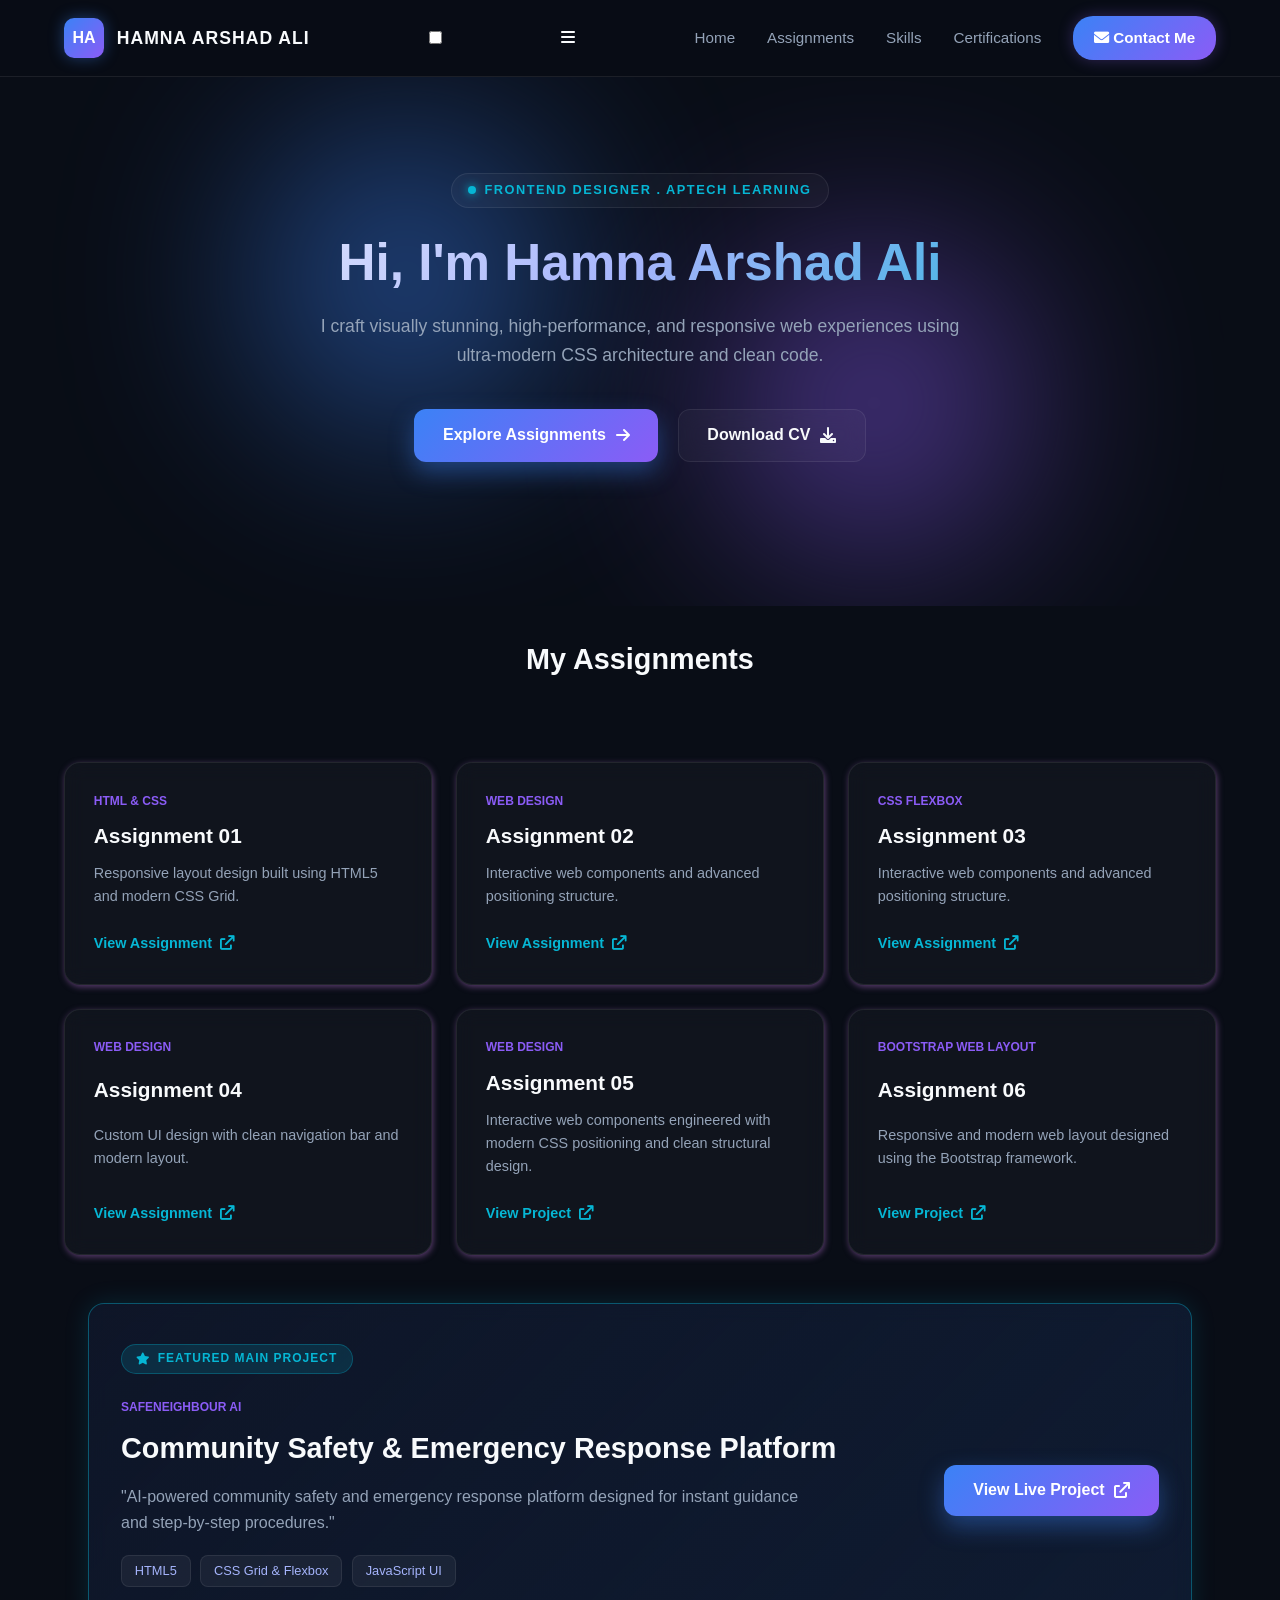
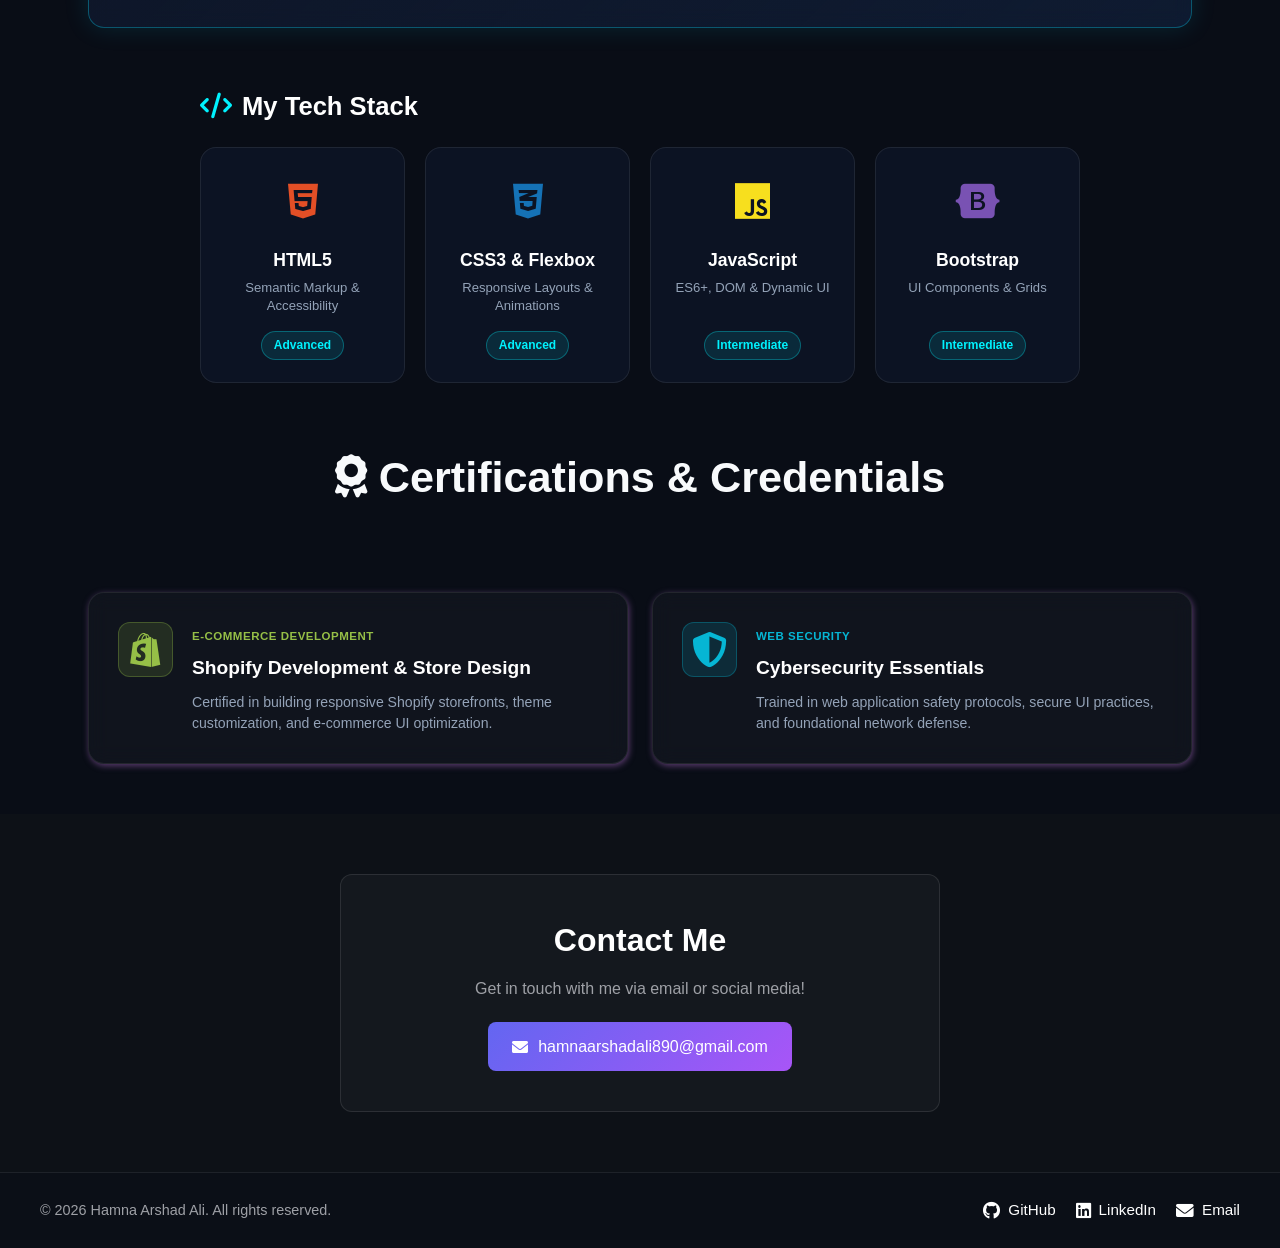
==== index.html @ fe61a27e "Add files via upload" ====
<!DOCTYPE html>
<html lang="en">
<head>
  <meta charset="UTF-8">
  <meta name="viewport" content="width=device-width, initial-scale=1.0">
  <title>Hamna Arshad Ali - Portfolio Portal</title>
  <link rel="stylesheet" href="styleportal.css">
  <link rel="stylesheet" href="https://cdnjs.cloudflare.com/ajax/libs/font-awesome/6.0.0/css/all.min.css">
</head>
<body>

  <header class="main-header">
    <div class="header-container">
      <a href="#" class="logo">
        <div class="logo-badge">HA</div>
        <span class="logo-text">HAMNA ARSHAD ALI</span>
      </a>

      <input type="checkbox" id="nav-toggle" class="nav-toggle">
<label for="nav-toggle" class="nav-toggle-label">
  <i class="fa-solid fa-bars"></i>
</label>
      
      <nav class="nav-links">
        <a href="#home">Home</a>
        <a href="#assignments">Assignments</a>
        <a href="#skills">Skills</a>
        <a href="#certifications">Certifications</a>
        <a href="mailto:hamnaarshadali890@gmail.com" class="nav-cta">
        <i class="fa-solid fa-envelope"></i> Contact Me
        </a>   
      </nav>
    </div>
  </header>

  <section id="home" class="hero-banner">
    <div class="glow-orb glow-1"></div>
    <div class="glow-orb glow-2"></div>

    <div class="hero-container">
      <div class="hero-content">
        <div class="badge-tag">
          <span class="pulse-dot"></span> FRONTEND DESIGNER . APTECH LEARNING
        </div>
        
        <h1 class="gradient-text">Hi, I'm Hamna Arshad Ali</h1>
        
        <p class="hero-description">
          I craft visually stunning, high-performance, and responsive web experiences using ultra-modern CSS architecture and clean code.
        </p>
      
        
        <div class="hero-btns">
          <a href="#assignments" class="btn btn-primary">
            Explore Assignments <i class="fa-solid fa-arrow-right"></i>
          </a>
          <a href="project cv.pdf" download class="btn btn-glass">
            Download CV <i class="fa-solid fa-download"></i>
          </a>
        </div>
      </div>
    </div>
  </section>

  <main class="container">
    
    <section class="assignments-section" id="assignments">
      <h2 class="section-title">My Assignments</h2>
      
      <div class="projects-grid">
        <div class="glass-card project-card">
          <div class="project-tag">HTML & CSS</div>
          <h4>Assignment 01</h4>
          <p>Responsive layout design built using HTML5 and modern CSS Grid.</p>
          <a href="assignment1.html" target="_blank" class="project-link">
            View Assignment <i class="fa-solid fa-arrow-up-right-from-square"></i>
          </a>
        </div>

        <div class="glass-card project-card">
          <div class="project-tag">Web Design</div>
          <h4>Assignment 02</h4>
          <p>Interactive web components and advanced positioning structure.</p>
          <a href="Gallery.html" target="_blank" class="project-link">
            View Assignment <i class="fa-solid fa-arrow-up-right-from-square"></i>
          </a>
        </div>
         <div class="glass-card project-card">
          <div class="project-tag">CSS Flexbox</div>
          <h4>Assignment 03</h4>
          <p>Interactive web components and advanced positioning structure.</p>
          <a href="Scents by NA.html" target="_blank" class="project-link">
            View Assignment <i class="fa-solid fa-arrow-up-right-from-square"></i>
          </a>
        </div>

        <div class="glass-card project-card">
          <div class="project-tag">Web Design</div>
          <h4>Assignment 04</h4>
          <p>Custom UI design with clean navigation bar and modern layout.</p>
          <a href="Aura Scents.html" target="_blank" class="project-link">
            View Assignment <i class="fa-solid fa-arrow-up-right-from-square"></i>
          </a>
        </div>
         <div class="glass-card project-card">
          <div class="project-tag">Web Design</div>
          <h4>Assignment 05</h4>
          <p>Interactive web components engineered with modern CSS positioning and clean structural design.</p>
          <a href="prompt.html" target="_blank" class="project-link">
            View Project<i class="fa-solid fa-arrow-up-right-from-square"></i>
          </a>
        </div>
         <div class="glass-card project-card">
          <div class="project-tag">Bootstrap Web Layout</div>
          <h4>Assignment 06</h4>
          <p>Responsive and modern web layout designed using the Bootstrap framework.</p>
          <a href="bootstrap.html" target="_blank" class="project-link">
            View Project<i class="fa-solid fa-arrow-up-right-from-square"></i>
          </a>
        </div>
      </div>
      <!-- Featured Project Section (Full Width) -->
<section class="featured-project-section container">
  <div class="glass-card featured-project-card">
    <div class="featured-badge">
      <i class="fa-solid fa-star"></i> Featured Main Project
    </div>
    
    <div class="featured-content">
      <div class="project-info">
        <span class="project-tag">SafeNeighbour AI</span>
        <h3>Community Safety & Emergency Response Platform</h3>
        <p>"AI-powered community safety and emergency response platform designed for instant guidance and step-by-step procedures."</p>
        
        <div class="project-tech-tags">
          <span>HTML5</span>
          <span>CSS Grid & Flexbox</span>
          <span>JavaScript UI</span>
        </div>
      </div>

      <div class="project-action">
        <a href="index1.html" target="_blank" class="btn btn-primary project-btn">
          View Live Project <i class="fa-solid fa-arrow-up-right-from-square"></i>
        </a>
      </div>
    </div>
  </div>
</section>
    </section>



   <section class="skills-section" id="skills">
  <div class="skills-header">
    <h2><i class="fa-solid fa-code"></i> My Tech Stack</h2>
  </div>

  <div class="skills-card-grid">
    <!-- HTML5 Card -->
    <div class="tech-card html-card">
      <div class="tech-icon">
        <i class="fa-brands fa-html5"></i>
      </div>
      <div class="tech-details">
        <h3>HTML5</h3>
        <p>Semantic Markup & Accessibility</p>
      </div>
      <span class="skill-badge">Advanced</span>
    </div>

    <!-- CSS3 Card -->
    <div class="tech-card css-card">
      <div class="tech-icon">
        <i class="fa-brands fa-css3-alt"></i>
      </div>
      <div class="tech-details">
        <h3>CSS3 & Flexbox</h3>
        <p>Responsive Layouts & Animations</p>
      </div>
      <span class="skill-badge">Advanced</span>
    </div>

    <!-- JavaScript Card -->
    <div class="tech-card js-card">
      <div class="tech-icon">
        <i class="fa-brands fa-js"></i>
      </div>
      <div class="tech-details">
        <h3>JavaScript</h3>
        <p>ES6+, DOM & Dynamic UI</p>
      </div>
      <span class="skill-badge">Intermediate</span>
    </div>

    <!-- Bootstrap Card -->
    <div class="tech-card bs-card">
      <div class="tech-icon">
        <i class="fa-brands fa-bootstrap"></i>
      </div>
      <div class="tech-details">
        <h3>Bootstrap</h3>
        <p>UI Components & Grids</p>
      </div>
      <span class="skill-badge">Intermediate</span>
    </div>
  </div>
</section>

  <!-- 2. Certifications Section (Yahan Paste Karein) -->
  <section class="certifications-section container" id="certifications">
    <div class="section-title">
      <h2><i class="fa-solid fa-award"></i> Certifications & Credentials</h2>
    </div>

    <div class="cert-grid">
      <!-- Shopify Certification Card -->
      <div class="cert-card glass-card">
        <div class="cert-icon shopify-icon">
          <i class="fa-brands fa-shopify"></i>
        </div>
        <div class="cert-info">
          <span class="cert-badge">E-Commerce Development</span>
          <h3>Shopify Development & Store Design</h3>
          <p>Certified in building responsive Shopify storefronts, theme customization, and e-commerce UI optimization.</p>
        </div>
      </div>

      <!-- Cybersecurity Certification Card -->
      <div class="cert-card glass-card">
        <div class="cert-icon security-icon">
          <i class="fa-solid fa-shield"></i>
        </div>
        <div class="cert-info">
          <span class="cert-badge security-badge">Web Security</span>
          <h3>Cybersecurity Essentials</h3>
          <p>Trained in web application safety protocols, secure UI practices, and foundational network defense.</p>
        </div>
      </div>
    </div>
  </section>


  </main>
  <!--   CONTACT SECTION  -->

<section id="contact" class="contact-section">
  <div class="contact-card">
    <h2>Contact Me</h2>
    <p>Get in touch with me via email or social media!</p>
    <a href="mailto:hamnaarshadali890@gmail.com" class="contact-email-btn">
      <i class="fa-solid fa-envelope"></i> hamnaarshadali890@gmail.com
    </a>
  </div>
</section>

  <!--  Footer -->
<footer class="site-footer">
  <div class="footer-container">
    <p class="copyright-text">&copy; 2026 Hamna Arshad Ali. All rights reserved.</p>
    
    <div class="footer-social-links">
      <!-- GitHub Link -->
      <a href="https://github.com/hamnaarshadali890-source" target="_blank" rel="noopener noreferrer" class="footer-link" aria-label="GitHub">
        <i class="fa-brands fa-github"></i>
        <span>GitHub</span>
      </a>

      <!-- LinkedIn Link -->
      <a href="https://linkedin.com" target="_blank" rel="noopener noreferrer" class="footer-link" aria-label="LinkedIn">
        <i class="fa-brands fa-linkedin"></i>
        <span>LinkedIn</span>
      </a>

      <!-- Email Link -->
      <a href="mailto:hamnaarshadali890@gmail.com" class="footer-link" aria-label="Email">
        <i class="fa-solid fa-envelope"></i>
        <span>Email</span>
      </a>
    </div>
  </div>
</footer>

</body>
</html>
---- styleportal.css ----
/* ================= Root Variables ================= */
:root {
  --bg-dark: #090d16;
  --card-bg: rgba(255, 255, 255, 0.03);
  --glass-border: rgba(255, 255, 255, 0.08);
  --primary-accent: #3b82f6;
  --purple-accent: #8b5cf6;
  --cyan-accent: #06b6d4;
  --text-main: #f8fafc;
  --text-sub: #94a3b8;
}

* {
  margin: 0;
  padding: 0;
  box-sizing: border-box;
}
html{
  scroll-behavior: smooth;
}

body {
  font-family: 'Segoe UI', -apple-system, BlinkMacSystemFont, Roboto, sans-serif;
  background-color: var(--bg-dark);
  color: var(--text-main);
  overflow-x: hidden;
  line-height: 1.6;
}

a {
  text-decoration: none;
}

/* ================= Header ================= */
.main-header {
  background: rgba(9, 13, 22, 0.7);
  backdrop-filter: blur(16px);
  -webkit-backdrop-filter: blur(16px);
  border-bottom: 1px solid var(--glass-border);
  position: sticky;
  top: 0;
  z-index: 1000;
  padding: 1rem 0;
}

.header-container {
  max-width: 1200px;
  margin: 0 auto;
  padding: 0 1.5rem;
  display: flex;
  justify-content: space-between;
  align-items: center;
}

.logo {
  display: flex;
  align-items: center;
  gap: 0.8rem;
}

.logo-badge {
  width: 40px;
  height: 40px;
  border-radius: 10px;
  background: linear-gradient(135deg, var(--primary-accent), var(--purple-accent));
  display: flex;
  align-items: center;
  justify-content: center;
  font-weight: 800;
  color: #fff;
  box-shadow: 0 0 15px rgba(59, 130, 246, 0.4);
}

.logo-text {
  font-size: 1.1rem;
  font-weight: 700;
  letter-spacing: 1px;
  color: var(--text-main);
}

.nav-links {
  display: flex;
  gap: 2rem;
  align-items: center;
}

.nav-links a {
  color: var(--text-sub);
  font-size: 0.95rem;
  transition: color 0.3s ease;
}

.nav-links a:hover {
  color: var(--cyan-accent);
}

.nav-links a.nav-cta {
  background: linear-gradient(135deg, var(--primary-accent), var(--purple-accent));
  color: #fff;
  padding: 0.6rem 1.3rem;
  border-radius: 20px;
  font-weight: 600;
  box-shadow: 0 0 15px rgba(139, 92, 246, 0.3);
  transition: transform 0.3s ease;
}

.nav-links a.nav-cta:hover {
  transform: translateY(-2px);
}

/* ================= Hero Section ================= */
.hero-banner {
  position: relative;
  padding: 6rem 1.5rem 4rem;
  text-align: center;
  overflow: hidden;
}

.glow-orb {
  position: absolute;
  width: 300px;
  height: 300px;
  border-radius: 50%;
  filter: blur(100px);
  z-index: -1;
  opacity: 0.5;
}

.glow-1 {
  top: 10%;
  left: 20%;
  background: var(--primary-accent);
}

.glow-2 {
  bottom: 10%;
  right: 20%;
  background: var(--purple-accent);
}

.badge-tag {
  display: inline-flex;
  align-items: center;
  gap: 0.5rem;
  padding: 0.4rem 1rem;
  border-radius: 30px;
  background: var(--card-bg);
  border: 1px solid var(--glass-border);
  font-size: 0.8rem;
  font-weight: 600;
  color: var(--cyan-accent);
  letter-spacing: 1.5px;
  margin-bottom: 1.5rem;
}

.pulse-dot {
  width: 8px;
  height: 8px;
  border-radius: 50%;
  background-color: var(--cyan-accent);
  box-shadow: 0 0 10px var(--cyan-accent);
}

.gradient-text {
  font-size: 3.2rem;
  font-weight: 800;
  background: linear-gradient(135deg, #ffffff 0%, #a5b4fc 50%, var(--cyan-accent) 100%);
  -webkit-background-clip: text;
  background-clip: text;
  -webkit-text-fill-color: transparent;
  margin-bottom: 1.2rem;
  line-height: 1.2;
}

.hero-description {
  max-width: 650px;
  margin: 0 auto 2.5rem;
  font-size: 1.1rem;
  color: var(--text-sub);
}

.hero-btns {
  display: flex;
  gap: 1.2rem;
  justify-content: center;
}

.btn {
  padding: 0.8rem 1.8rem;
  border-radius: 12px;
  font-weight: 600;
  font-size: 1rem;
  display: inline-flex;
  align-items: center;
  gap: 0.6rem;
  transition: all 0.3s ease;
  cursor: pointer;
  margin-bottom: 80px;
}

.btn-primary {
  background: linear-gradient(135deg, var(--primary-accent), var(--purple-accent));
  color: #fff;
  box-shadow: 0 10px 25px rgba(59, 130, 246, 0.4);
}

.btn-primary:hover {
  transform: translateY(-3px);
  box-shadow: 0 15px 35px rgba(59, 130, 246, 0.6);
}

.btn-glass {
  background: var(--card-bg);
  border: 1px solid var(--glass-border);
  color: var(--text-main);
  backdrop-filter: blur(10px);
}

.btn-glass:hover {
  background: rgba(255, 255, 255, 0.08);
  border-color: rgba(255, 255, 255, 0.2);
}

/* ================= Main Container ================= */
.container {
  max-width: 1200px;
  margin: 0 auto;
  padding: 0 1.5rem;
}

.glass-card {
  background: var(--card-bg);
  border: 1px solid var(--glass-border);
  border-radius: 16px;
  box-shadow: 1px 2px 6px rgb(89, 59, 109);
  padding: 1.8rem;
  backdrop-filter: blur(10px);
  transition: transform 0.3s ease, border-color 0.3s ease;
}

.glass-card:hover {
  transform: translateY(-4px);
  border-color: rgba(255, 255, 255, 0.2);
}

/* ================= 1. Top Section: Assignments ================= */
.assignments-section {
  margin-bottom: 3rem;
}

.section-title {
  font-size: 1.8rem;
  margin-bottom: 1.5rem;
  color: var(--text-main);
  text-align: center;
  margin-bottom: 80px;
  margin-top: 30px;
}

.projects-grid {
  display: grid;
  grid-template-columns: repeat(3, 1fr); /* Exactly 3 cards in top row */
  gap: 1.5rem;
}

.project-card {
  display: flex;
  flex-direction: column;
  justify-content: space-between;
}

.project-tag {
  font-size: 0.75rem;
  font-weight: 700;
  text-transform: uppercase;
  color: var(--purple-accent);
  margin-bottom: 0.5rem;
}

.project-card h4 {
  font-size: 1.3rem;
  color: var(--text-main);
  margin-bottom: 0.6rem;
}

.project-card p {
  font-size: 0.9rem;
  color: var(--text-sub);
  margin-bottom: 1.5rem;
}

.project-link {
  color: var(--cyan-accent);
  font-weight: 600;
  font-size: 0.9rem;
  display: inline-flex;
  align-items: center;
  gap: 0.5rem;
}


/* ================= Featured Main Project ================= */
.featured-project-section {
  margin: 3rem auto;
  width: 100%;
}

.featured-project-card {
  position: relative;
  background: linear-gradient(135deg, rgba(15, 23, 42, 0.9), rgba(59, 130, 246, 0.12));
  border: 1px solid rgba(6, 182, 212, 0.4);
  box-shadow: 0 0 25px rgba(6, 182, 212, 0.15);
  padding: 2.5rem 2rem;
  overflow: hidden;
}

.featured-badge {
  display: inline-flex;
  align-items: center;
  gap: 0.4rem;
  background: rgba(6, 182, 212, 0.15);
  color: var(--cyan-accent);
  border: 1px solid rgba(6, 182, 212, 0.3);
  padding: 0.3rem 0.9rem;
  border-radius: 20px;
  font-size: 0.75rem;
  font-weight: 700;
  text-transform: uppercase;
  letter-spacing: 1px;
  margin-bottom: 1.2rem;
}

.featured-content {
  display: flex;
  justify-content: space-between;
  align-items: center;
  gap: 2rem;
}

.project-info h3 {
  font-size: 1.8rem;
  color: var(--text-main);
  margin: 0.4rem 0 0.8rem 0;
}

.project-info p {
  color: var(--text-sub);
  font-size: 1rem;
  max-width: 700px;
  margin-bottom: 1.2rem;
}

.project-tech-tags {
  display: flex;
  gap: 0.6rem;
  flex-wrap: wrap;
}

.project-tech-tags span {
  background: rgba(255, 255, 255, 0.05);
  border: 1px solid var(--glass-border);
  color: #a5b4fc;
  padding: 0.3rem 0.8rem;
  border-radius: 8px;
  font-size: 0.8rem;
  font-weight: 500;
}

.project-btn {
  margin-bottom: 0 !important;
  white-space: nowrap;
}

/* Mobile Responsiveness */
@media (max-width: 768px) {
  .featured-content {
    flex-direction: column;
    align-items: flex-start;
  }
  
  .project-btn {
    width: 100%;
  }
}

/* ================= 2. Bottom Section: Skills (Left) & CV (Right) ================= */
.bottom-grid {
  display: grid;
  grid-template-columns: 1fr 1fr; /* 2 Equal Columns at bottom */
  gap: 1.5rem;
  margin-bottom: 5rem;
}

.card-title {
  font-size: 1.2rem;
  color: var(--text-main);
  margin-bottom: 1.2rem;
  display: flex;
  align-items: center;
  gap: 0.6rem;
}

.card-title i {
  color: var(--cyan-accent);
}

/* Skills Box */
/* Skills Container */
.skills-section {
  width: 100%;
  max-width: 900px;
  margin: 30px auto;
  padding: 10px;
}

.skills-header h2 {
  color: #ffffff;
  font-size: 1.6rem;
  margin-bottom: 20px;
  display: flex;
  align-items: center;
  gap: 10px;
}

.skills-header h2 i {
  color: #00f2fe;
}

/* Modern Card Grid Layout */
.skills-card-grid {
  display: grid;
  grid-template-columns: repeat(auto-fit, minmax(200px, 1fr));
  gap: 20px;
}

/* Individual Tech Card Style */
.tech-card {
  position: relative;
  background: rgba(15, 23, 42, 0.7);
  border: 1px solid rgba(255, 255, 255, 0.08);
  border-radius: 16px;
  padding: 22px 18px;
  display: flex;
  flex-direction: column;
  align-items: center;
  text-align: center;
  backdrop-filter: blur(10px);
  transition: all 0.35s ease;
  overflow: hidden;
}

/* Subtle Glowing Background Effect on Hover */
.tech-card::before {
  content: '';
  position: absolute;
  top: 0;
  left: 0;
  width: 100%;
  height: 100%;
  background: radial-gradient(circle at center, rgba(0, 242, 254, 0.12), transparent 70%);
  opacity: 0;
  transition: opacity 0.35s ease;
}

.tech-card:hover::before {
  opacity: 1;
}

.tech-card:hover {
  transform: translateY(-6px);
  border-color: rgba(0, 242, 254, 0.4);
  box-shadow: 0 10px 25px rgba(0, 0, 0, 0.4), 0 0 15px rgba(0, 242, 254, 0.2);
}

/* Icon Styles */
.tech-icon {
  font-size: 2.5rem;
  margin-bottom: 12px;
  transition: transform 0.3s ease;
}

.tech-card:hover .tech-icon {
  transform: scale(1.15);
}

/* Custom Colors for Icons */
.html-card .tech-icon { color: #e34f26; }
.css-card .tech-icon { color: #1572b6; }
.js-card .tech-icon { color: #f7df1e; }
.bs-card .tech-icon { color: #7952b3; }

/* Text Styling */
.tech-details h3 {
  color: #ffffff;
  font-size: 1.1rem;
  margin-bottom: 5px;
}

.tech-details p {
  color: #94a3b8;
  font-size: 0.82rem;
  line-height: 1.4;
  margin-bottom: 15px;
}

/* Level Badge */
.skill-badge {
  display: inline-block;
  padding: 4px 12px;
  background: rgba(0, 242, 254, 0.1);
  color: #00f2fe;
  border: 1px solid rgba(0, 242, 254, 0.3);
  border-radius: 20px;
  font-size: 0.75rem;
  font-weight: 600;
  margin-top: auto;
}




/* ================= Certifications Section ================= */
.certifications-section {
  margin: 50px auto;
}

.cert-grid {
  display: grid;
  grid-template-columns: repeat(2, 1fr);
  gap: 1.5rem;
}

.cert-card {
  display: flex;
  align-items: flex-start;
  gap: 1.2rem;
  padding: 1.8rem;
  position: relative;
  overflow: hidden;
}

.cert-icon {
  font-size: 2.2rem;
  min-width: 55px;
  height: 55px;
  border-radius: 12px;
  display: flex;
  align-items: center;
  justify-content: center;
}

/* Shopify Card Styling */
.shopify-icon {
  background: rgba(150, 191, 71, 0.15);
  color: #96bf47;
  border: 1px solid rgba(150, 191, 71, 0.3);
}

/* Cyber Security Card Styling */
.security-icon {
  background: rgba(6, 182, 212, 0.15);
  color: var(--cyan-accent);
  border: 1px solid rgba(6, 182, 212, 0.3);
}

.cert-info h3 {
  font-size: 1.2rem;
  color: #ffffff;
  margin: 6px 0 8px 0;
}

.cert-info p {
  font-size: 0.88rem;
  color: var(--text-sub);
  line-height: 1.5;
}

.cert-badge {
  display: inline-block;
  font-size: 0.72rem;
  font-weight: 700;
  text-transform: uppercase;
  color: #96bf47;
  letter-spacing: 0.5px;
}

.security-badge {
  color: var(--cyan-accent);
}

/* Responsive Scaling for Certificates */
@media (max-width: 768px) {
  .cert-grid {
    grid-template-columns: 1fr;
  }
  
  .cert-card {
    flex-direction: column;
  }
}



/* ================= Footer ================= */
.main-footer {
  background: rgba(9, 13, 22, 0.9);
  border-top: 1px solid var(--glass-border);
  padding: 2rem 0;
  color: var(--text-sub);
}

.footer-content {
  display: flex;
  justify-content: space-between;
  align-items: center;
  font-size: 0.9rem;
}

.footer-socials {
  display: flex;
  gap: 1.2rem;
}

.footer-socials a {
  color: var(--text-sub);
  font-size: 1.2rem;
}

/* ================= Responsive Layout ================= */
@media (max-width: 900px) {
  .projects-grid {
    grid-template-columns: 1fr; /* Stack assignments on smaller screens */
  }

  .bottom-grid {
    grid-template-columns: 1fr; /* Stack skills & CV on smaller screens */
  }

  .gradient-text {
    font-size: 2.3rem;
  }
}


/* Contact Section Styling */
.contact-section {
  padding: 60px 20px;
  text-align: center;
  background-color: #0d1117;
}

.contact-card {
  max-width: 600px;
  margin: 0 auto;
  background: rgba(255, 255, 255, 0.03);
  border: 1px solid rgba(255, 255, 255, 0.1);
  border-radius: 12px;
  padding: 40px 20px;
}

.contact-card h2 {
  font-size: 2rem;
  color: #ffffff;
  margin-bottom: 10px;
}

.contact-card p {
  color: #9ea0a6;
  font-size: 1rem;
  margin-bottom: 20px;
}

.contact-email-btn {
  color: #ffffff;
  text-decoration: none;
  font-size: 1rem;
  font-weight: 500;
  background: linear-gradient(135deg, #6366f1, #a855f7);
  padding: 12px 24px;
  border-radius: 8px;
  display: inline-flex;
  align-items: center;
  gap: 10px;
  transition: opacity 0.3s ease;
}

.contact-email-btn:hover {
  opacity: 0.9;
}

/*  Footer Styling */
.site-footer {
  background-color: #0b0f17;
  border-top: 1px solid rgba(255, 255, 255, 0.08);
  padding: 25px 20px;
  width: 100%;
}

.footer-container {
  max-width: 1200px;
  margin: 0 auto;
  display: flex;
  justify-content: space-between;
  align-items: center;
  flex-wrap: wrap;
  gap: 15px;
}

.copyright-text {
  color: #9ea0a6;
  font-size: 0.9rem;
  margin: 0;
}

.footer-social-links {
  display: flex;
  align-items: center;
  gap: 20px;
  flex-wrap: wrap;
}

.footer-link {
  color: #ffffff;
  text-decoration: none;
  font-size: 0.95rem;
  display: inline-flex;
  align-items: center;
  gap: 8px;
  transition: color 0.3s ease, transform 0.2s ease;
}

.footer-link i {
  font-size: 1.1rem;
}

.footer-link:hover {
  color: #a855f7;
  transform: translateY(-2px);
}

/* Mobile Responsiveness */
@media (max-width: 600px) {
  .footer-container {
    flex-direction: column-reverse;
    text-align: center;
    justify-content: center;
  }

  .footer-social-links {
    justify-content: center;
    gap: 18px;
  }
}
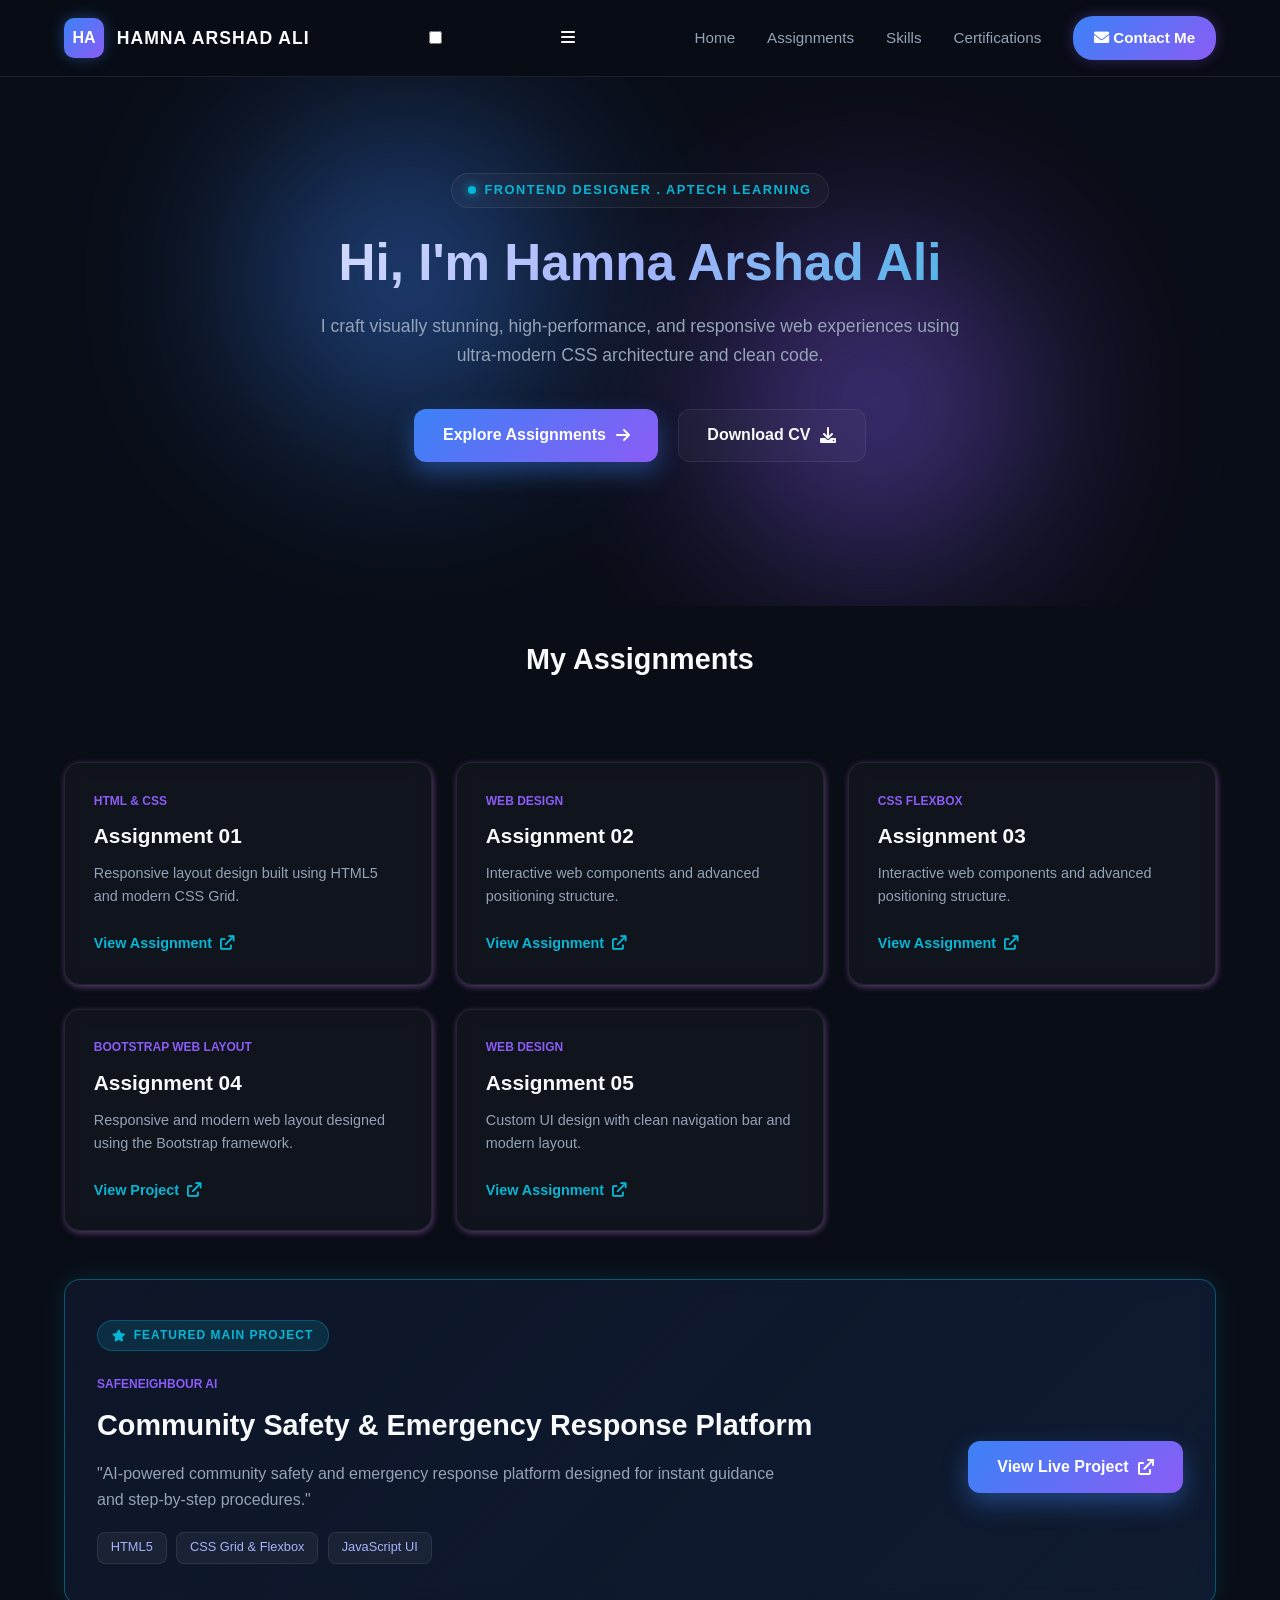
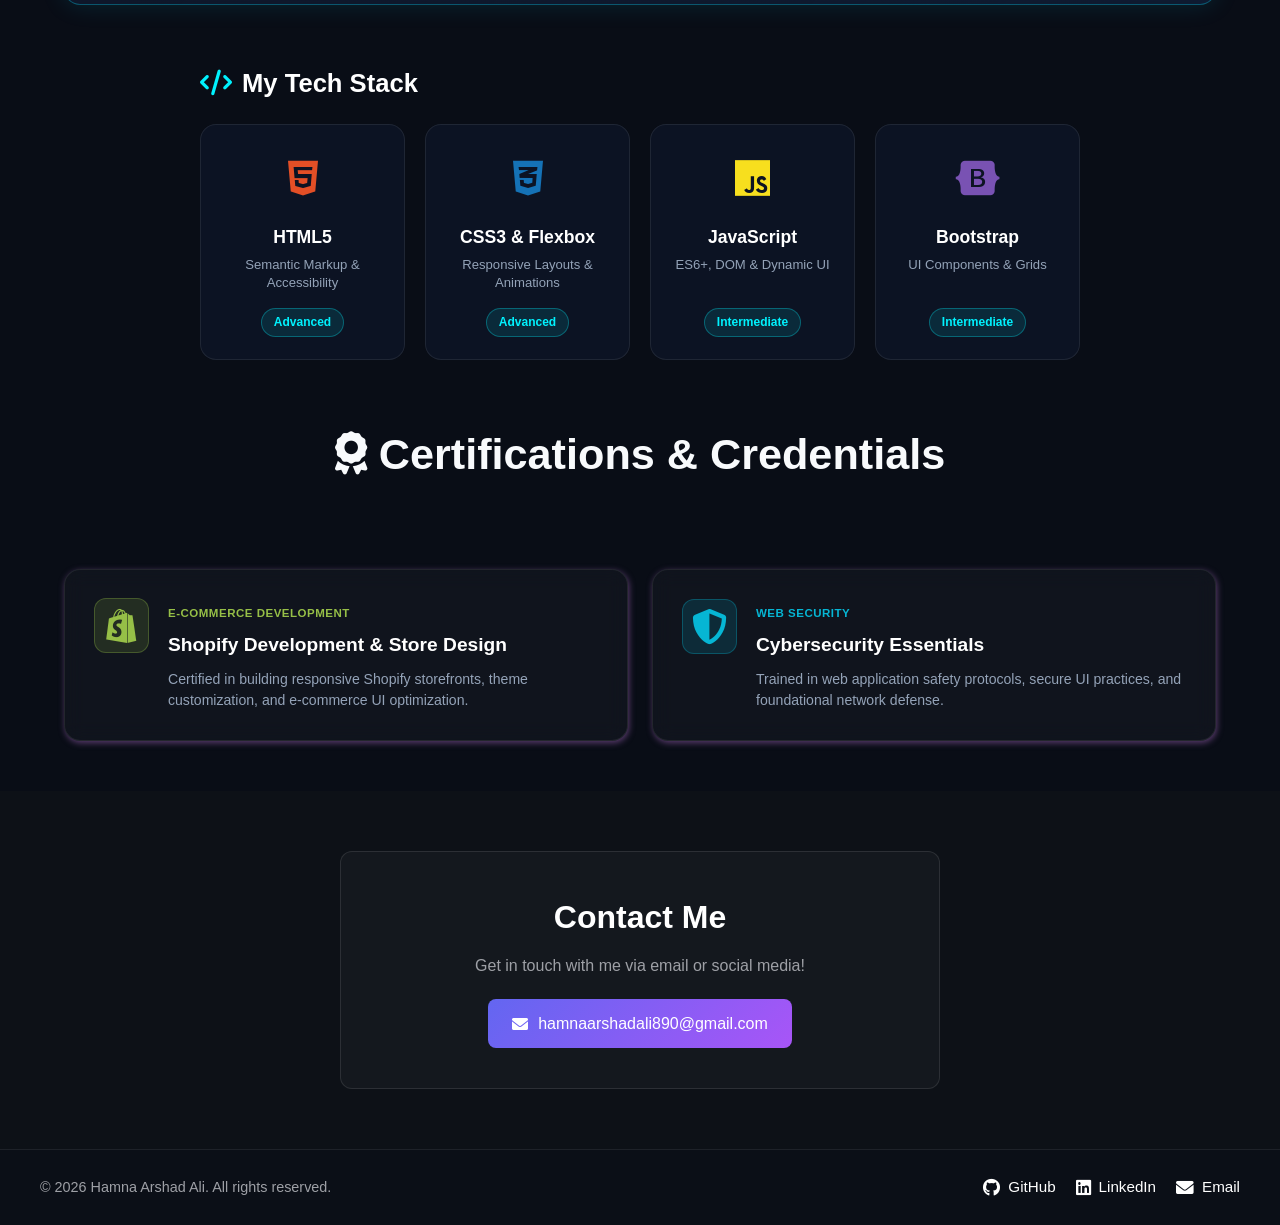
==== commit a2c7457a: "Add files via upload" ====
--- a/index.html
+++ b/index.html
@@ -8,18 +8,36 @@
   <link rel="stylesheet" href="https://cdnjs.cloudflare.com/ajax/libs/font-awesome/6.0.0/css/all.min.css">
 </head>
 <body>
-
-  <header class="main-header">
+    <header class="main-header">
+  <div class="header-container">
+    <a href="#" class="logo">
+      <div class="logo-badge">HA</div>
+      <span class="logo-text">HAMNA ARSHAD ALI</span>
+    </a>
+
+    <!-- Mobile Menu Toggle Elements -->
+    <input type="checkbox" id="nav-toggle" class="nav-toggle">
+    <label for="nav-toggle" class="nav-toggle-label">
+      <i class="fa-solid fa-bars"></i>
+    </label>
+
+    <nav class="nav-links">
+      <a href="#home">Home</a>
+      <a href="#assignments">Assignments</a>
+      <a href="#skills">Skills</a>
+      <a href="#certifications">Certifications</a>
+      <a href="mailto:hamnaarshadali890@gmail.com" class="nav-cta">
+        <i class="fa-solid fa-envelope"></i> Contact Me
+      </a>   
+    </nav>
+  </div>
+</header>
+  <!-- <header class="main-header">
     <div class="header-container">
       <a href="#" class="logo">
         <div class="logo-badge">HA</div>
         <span class="logo-text">HAMNA ARSHAD ALI</span>
       </a>
-
-      <input type="checkbox" id="nav-toggle" class="nav-toggle">
-<label for="nav-toggle" class="nav-toggle-label">
-  <i class="fa-solid fa-bars"></i>
-</label>
       
       <nav class="nav-links">
         <a href="#home">Home</a>
@@ -27,11 +45,11 @@
         <a href="#skills">Skills</a>
         <a href="#certifications">Certifications</a>
         <a href="mailto:hamnaarshadali890@gmail.com" class="nav-cta">
-        <i class="fa-solid fa-envelope"></i> Contact Me
+          <i class="fa-solid fa-envelope"></i> Contact Me
         </a>   
       </nav>
     </div>
-  </header>
+  </header> -->
 
   <section id="home" class="hero-banner">
     <div class="glow-orb glow-1"></div>
@@ -49,7 +67,6 @@
           I craft visually stunning, high-performance, and responsive web experiences using ultra-modern CSS architecture and clean code.
         </p>
       
-        
         <div class="hero-btns">
           <a href="#assignments" class="btn btn-primary">
             Explore Assignments <i class="fa-solid fa-arrow-right"></i>
@@ -85,7 +102,8 @@
             View Assignment <i class="fa-solid fa-arrow-up-right-from-square"></i>
           </a>
         </div>
-         <div class="glass-card project-card">
+
+        <div class="glass-card project-card">
           <div class="project-tag">CSS Flexbox</div>
           <h4>Assignment 03</h4>
           <p>Interactive web components and advanced positioning structure.</p>
@@ -94,192 +112,154 @@
           </a>
         </div>
 
+         <div class="glass-card project-card">
+          <div class="project-tag">Bootstrap Web Layout</div>
+          <h4>Assignment 04</h4>
+          <p>Responsive and modern web layout designed using the Bootstrap framework.</p>
+          <a href="bootstrap.html" target="_blank" class="project-link">
+            View Project <i class="fa-solid fa-arrow-up-right-from-square"></i>
+          </a>
+        </div>
+
         <div class="glass-card project-card">
           <div class="project-tag">Web Design</div>
-          <h4>Assignment 04</h4>
+          <h4>Assignment 05</h4>
           <p>Custom UI design with clean navigation bar and modern layout.</p>
           <a href="Aura Scents.html" target="_blank" class="project-link">
             View Assignment <i class="fa-solid fa-arrow-up-right-from-square"></i>
           </a>
         </div>
-         <div class="glass-card project-card">
-          <div class="project-tag">Web Design</div>
-          <h4>Assignment 05</h4>
-          <p>Interactive web components engineered with modern CSS positioning and clean structural design.</p>
-          <a href="prompt.html" target="_blank" class="project-link">
-            View Project<i class="fa-solid fa-arrow-up-right-from-square"></i>
-          </a>
-        </div>
-         <div class="glass-card project-card">
-          <div class="project-tag">Bootstrap Web Layout</div>
-          <h4>Assignment 06</h4>
-          <p>Responsive and modern web layout designed using the Bootstrap framework.</p>
-          <a href="bootstrap.html" target="_blank" class="project-link">
-            View Project<i class="fa-solid fa-arrow-up-right-from-square"></i>
-          </a>
-        </div>
-      </div>
-      <!-- Featured Project Section (Full Width) -->
-<section class="featured-project-section container">
-  <div class="glass-card featured-project-card">
-    <div class="featured-badge">
-      <i class="fa-solid fa-star"></i> Featured Main Project
-    </div>
-    
-    <div class="featured-content">
-      <div class="project-info">
-        <span class="project-tag">SafeNeighbour AI</span>
-        <h3>Community Safety & Emergency Response Platform</h3>
-        <p>"AI-powered community safety and emergency response platform designed for instant guidance and step-by-step procedures."</p>
-        
-        <div class="project-tech-tags">
-          <span>HTML5</span>
-          <span>CSS Grid & Flexbox</span>
-          <span>JavaScript UI</span>
-        </div>
-      </div>
-
-      <div class="project-action">
-        <a href="index1.html" target="_blank" class="btn btn-primary project-btn">
-          View Live Project <i class="fa-solid fa-arrow-up-right-from-square"></i>
+      </div>
+
+      <!-- Featured Project Section -->
+      <div class="featured-project-section">
+        <div class="glass-card featured-project-card">
+          <div class="featured-badge">
+            <i class="fa-solid fa-star"></i> Featured Main Project
+          </div>
+          
+          <div class="featured-content">
+            <div class="project-info">
+              <span class="project-tag">SafeNeighbour AI</span>
+              <h3>Community Safety & Emergency Response Platform</h3>
+              <p>"AI-powered community safety and emergency response platform designed for instant guidance and step-by-step procedures."</p>
+              
+              <div class="project-tech-tags">
+                <span>HTML5</span>
+                <span>CSS Grid & Flexbox</span>
+                <span>JavaScript UI</span>
+              </div>
+            </div>
+
+            <div class="project-action">
+              <a href="index1.html" target="_blank" class="btn btn-primary project-btn">
+                View Live Project <i class="fa-solid fa-arrow-up-right-from-square"></i>
+              </a>
+            </div>
+          </div>
+        </div>
+      </div>
+    </section>
+
+    <section class="skills-section" id="skills">
+      <div class="skills-header">
+        <h2><i class="fa-solid fa-code"></i> My Tech Stack</h2>
+      </div>
+
+      <div class="skills-card-grid">
+        <div class="tech-card html-card">
+          <div class="tech-icon"><i class="fa-brands fa-html5"></i></div>
+          <div class="tech-details">
+            <h3>HTML5</h3>
+            <p>Semantic Markup & Accessibility</p>
+          </div>
+          <span class="skill-badge">Advanced</span>
+        </div>
+
+        <div class="tech-card css-card">
+          <div class="tech-icon"><i class="fa-brands fa-css3-alt"></i></div>
+          <div class="tech-details">
+            <h3>CSS3 & Flexbox</h3>
+            <p>Responsive Layouts & Animations</p>
+          </div>
+          <span class="skill-badge">Advanced</span>
+        </div>
+
+        <div class="tech-card js-card">
+          <div class="tech-icon"><i class="fa-brands fa-js"></i></div>
+          <div class="tech-details">
+            <h3>JavaScript</h3>
+            <p>ES6+, DOM & Dynamic UI</p>
+          </div>
+          <span class="skill-badge">Intermediate</span>
+        </div>
+
+        <div class="tech-card bs-card">
+          <div class="tech-icon"><i class="fa-brands fa-bootstrap"></i></div>
+          <div class="tech-details">
+            <h3>Bootstrap</h3>
+            <p>UI Components & Grids</p>
+          </div>
+          <span class="skill-badge">Intermediate</span>
+        </div>
+      </div>
+    </section>
+
+    <section class="certifications-section" id="certifications">
+      <div class="section-title">
+        <h2><i class="fa-solid fa-award"></i> Certifications & Credentials</h2>
+      </div>
+
+      <div class="cert-grid">
+        <div class="cert-card glass-card">
+          <div class="cert-icon shopify-icon"><i class="fa-brands fa-shopify"></i></div>
+          <div class="cert-info">
+            <span class="cert-badge">E-Commerce Development</span>
+            <h3>Shopify Development & Store Design</h3>
+            <p>Certified in building responsive Shopify storefronts, theme customization, and e-commerce UI optimization.</p>
+          </div>
+        </div>
+
+        <div class="cert-card glass-card">
+          <div class="cert-icon security-icon"><i class="fa-solid fa-shield"></i></div>
+          <div class="cert-info">
+            <span class="cert-badge security-badge">Web Security</span>
+            <h3>Cybersecurity Essentials</h3>
+            <p>Trained in web application safety protocols, secure UI practices, and foundational network defense.</p>
+          </div>
+        </div>
+      </div>
+    </section>
+
+  </main>
+
+  <section id="contact" class="contact-section">
+    <div class="contact-card">
+      <h2>Contact Me</h2>
+      <p>Get in touch with me via email or social media!</p>
+      <a href="mailto:hamnaarshadali890@gmail.com" class="contact-email-btn">
+        <i class="fa-solid fa-envelope"></i> hamnaarshadali890@gmail.com
+      </a>
+    </div>
+  </section>
+
+  <footer class="site-footer">
+    <div class="footer-container">
+      <p class="copyright-text">&copy; 2026 Hamna Arshad Ali. All rights reserved.</p>
+      
+      <div class="footer-social-links">
+        <a href="https://github.com/hamnaarshadali890-source" target="_blank" rel="noopener noreferrer" class="footer-link">
+          <i class="fa-brands fa-github"></i> <span>GitHub</span>
         </a>
-      </div>
-    </div>
-  </div>
-</section>
-    </section>
-
-
-
-   <section class="skills-section" id="skills">
-  <div class="skills-header">
-    <h2><i class="fa-solid fa-code"></i> My Tech Stack</h2>
-  </div>
-
-  <div class="skills-card-grid">
-    <!-- HTML5 Card -->
-    <div class="tech-card html-card">
-      <div class="tech-icon">
-        <i class="fa-brands fa-html5"></i>
-      </div>
-      <div class="tech-details">
-        <h3>HTML5</h3>
-        <p>Semantic Markup & Accessibility</p>
-      </div>
-      <span class="skill-badge">Advanced</span>
-    </div>
-
-    <!-- CSS3 Card -->
-    <div class="tech-card css-card">
-      <div class="tech-icon">
-        <i class="fa-brands fa-css3-alt"></i>
-      </div>
-      <div class="tech-details">
-        <h3>CSS3 & Flexbox</h3>
-        <p>Responsive Layouts & Animations</p>
-      </div>
-      <span class="skill-badge">Advanced</span>
-    </div>
-
-    <!-- JavaScript Card -->
-    <div class="tech-card js-card">
-      <div class="tech-icon">
-        <i class="fa-brands fa-js"></i>
-      </div>
-      <div class="tech-details">
-        <h3>JavaScript</h3>
-        <p>ES6+, DOM & Dynamic UI</p>
-      </div>
-      <span class="skill-badge">Intermediate</span>
-    </div>
-
-    <!-- Bootstrap Card -->
-    <div class="tech-card bs-card">
-      <div class="tech-icon">
-        <i class="fa-brands fa-bootstrap"></i>
-      </div>
-      <div class="tech-details">
-        <h3>Bootstrap</h3>
-        <p>UI Components & Grids</p>
-      </div>
-      <span class="skill-badge">Intermediate</span>
-    </div>
-  </div>
-</section>
-
-  <!-- 2. Certifications Section (Yahan Paste Karein) -->
-  <section class="certifications-section container" id="certifications">
-    <div class="section-title">
-      <h2><i class="fa-solid fa-award"></i> Certifications & Credentials</h2>
-    </div>
-
-    <div class="cert-grid">
-      <!-- Shopify Certification Card -->
-      <div class="cert-card glass-card">
-        <div class="cert-icon shopify-icon">
-          <i class="fa-brands fa-shopify"></i>
-        </div>
-        <div class="cert-info">
-          <span class="cert-badge">E-Commerce Development</span>
-          <h3>Shopify Development & Store Design</h3>
-          <p>Certified in building responsive Shopify storefronts, theme customization, and e-commerce UI optimization.</p>
-        </div>
-      </div>
-
-      <!-- Cybersecurity Certification Card -->
-      <div class="cert-card glass-card">
-        <div class="cert-icon security-icon">
-          <i class="fa-solid fa-shield"></i>
-        </div>
-        <div class="cert-info">
-          <span class="cert-badge security-badge">Web Security</span>
-          <h3>Cybersecurity Essentials</h3>
-          <p>Trained in web application safety protocols, secure UI practices, and foundational network defense.</p>
-        </div>
-      </div>
-    </div>
-  </section>
-
-
-  </main>
-  <!--   CONTACT SECTION  -->
-
-<section id="contact" class="contact-section">
-  <div class="contact-card">
-    <h2>Contact Me</h2>
-    <p>Get in touch with me via email or social media!</p>
-    <a href="mailto:hamnaarshadali890@gmail.com" class="contact-email-btn">
-      <i class="fa-solid fa-envelope"></i> hamnaarshadali890@gmail.com
-    </a>
-  </div>
-</section>
-
-  <!--  Footer -->
-<footer class="site-footer">
-  <div class="footer-container">
-    <p class="copyright-text">&copy; 2026 Hamna Arshad Ali. All rights reserved.</p>
-    
-    <div class="footer-social-links">
-      <!-- GitHub Link -->
-      <a href="https://github.com/hamnaarshadali890-source" target="_blank" rel="noopener noreferrer" class="footer-link" aria-label="GitHub">
-        <i class="fa-brands fa-github"></i>
-        <span>GitHub</span>
-      </a>
-
-      <!-- LinkedIn Link -->
-      <a href="https://linkedin.com" target="_blank" rel="noopener noreferrer" class="footer-link" aria-label="LinkedIn">
-        <i class="fa-brands fa-linkedin"></i>
-        <span>LinkedIn</span>
-      </a>
-
-      <!-- Email Link -->
-      <a href="mailto:hamnaarshadali890@gmail.com" class="footer-link" aria-label="Email">
-        <i class="fa-solid fa-envelope"></i>
-        <span>Email</span>
-      </a>
-    </div>
-  </div>
-</footer>
+        <a href="https://linkedin.com" target="_blank" rel="noopener noreferrer" class="footer-link">
+          <i class="fa-brands fa-linkedin"></i> <span>LinkedIn</span>
+        </a>
+        <a href="mailto:hamnaarshadali890@gmail.com" class="footer-link">
+          <i class="fa-solid fa-envelope"></i> <span>Email</span>
+        </a>
+      </div>
+    </div>
+  </footer>
 
 </body>
 </html>
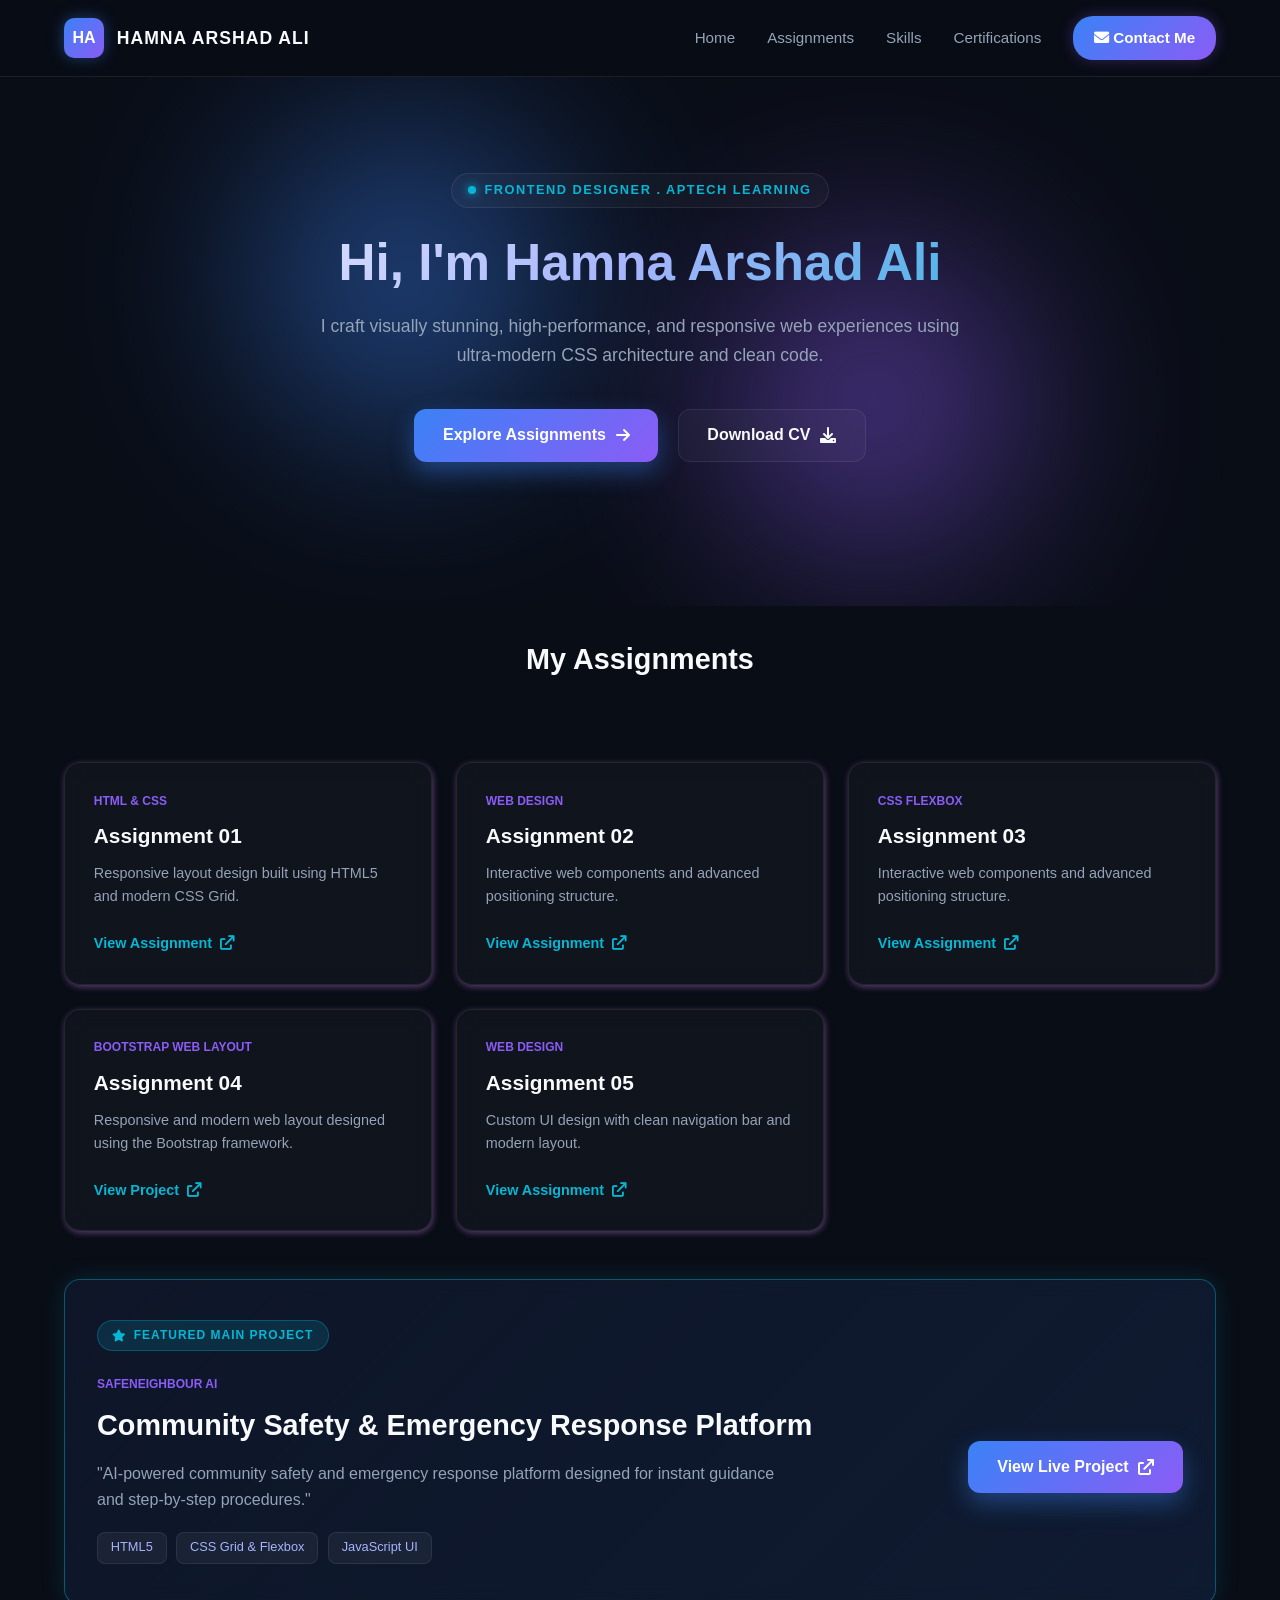
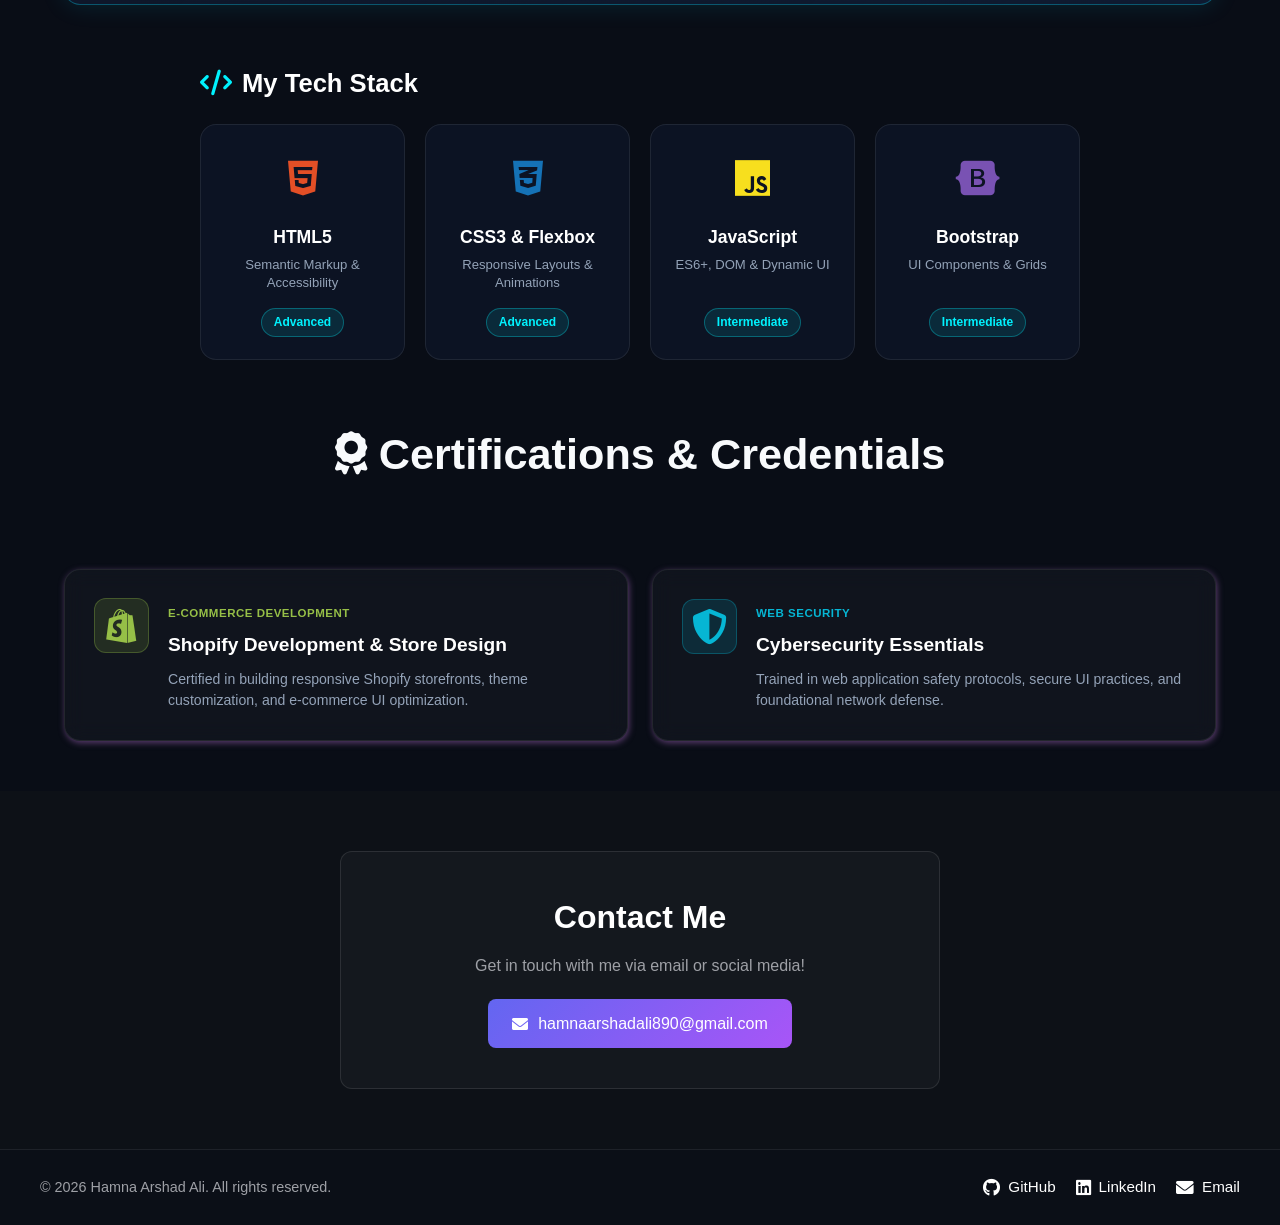
==== commit 020cae13: "Add files via upload" ====
--- a/index.html
+++ b/index.html
@@ -14,12 +14,6 @@
       <div class="logo-badge">HA</div>
       <span class="logo-text">HAMNA ARSHAD ALI</span>
     </a>
-
-    <!-- Mobile Menu Toggle Elements -->
-    <input type="checkbox" id="nav-toggle" class="nav-toggle">
-    <label for="nav-toggle" class="nav-toggle-label">
-      <i class="fa-solid fa-bars"></i>
-    </label>
 
     <nav class="nav-links">
       <a href="#home">Home</a>
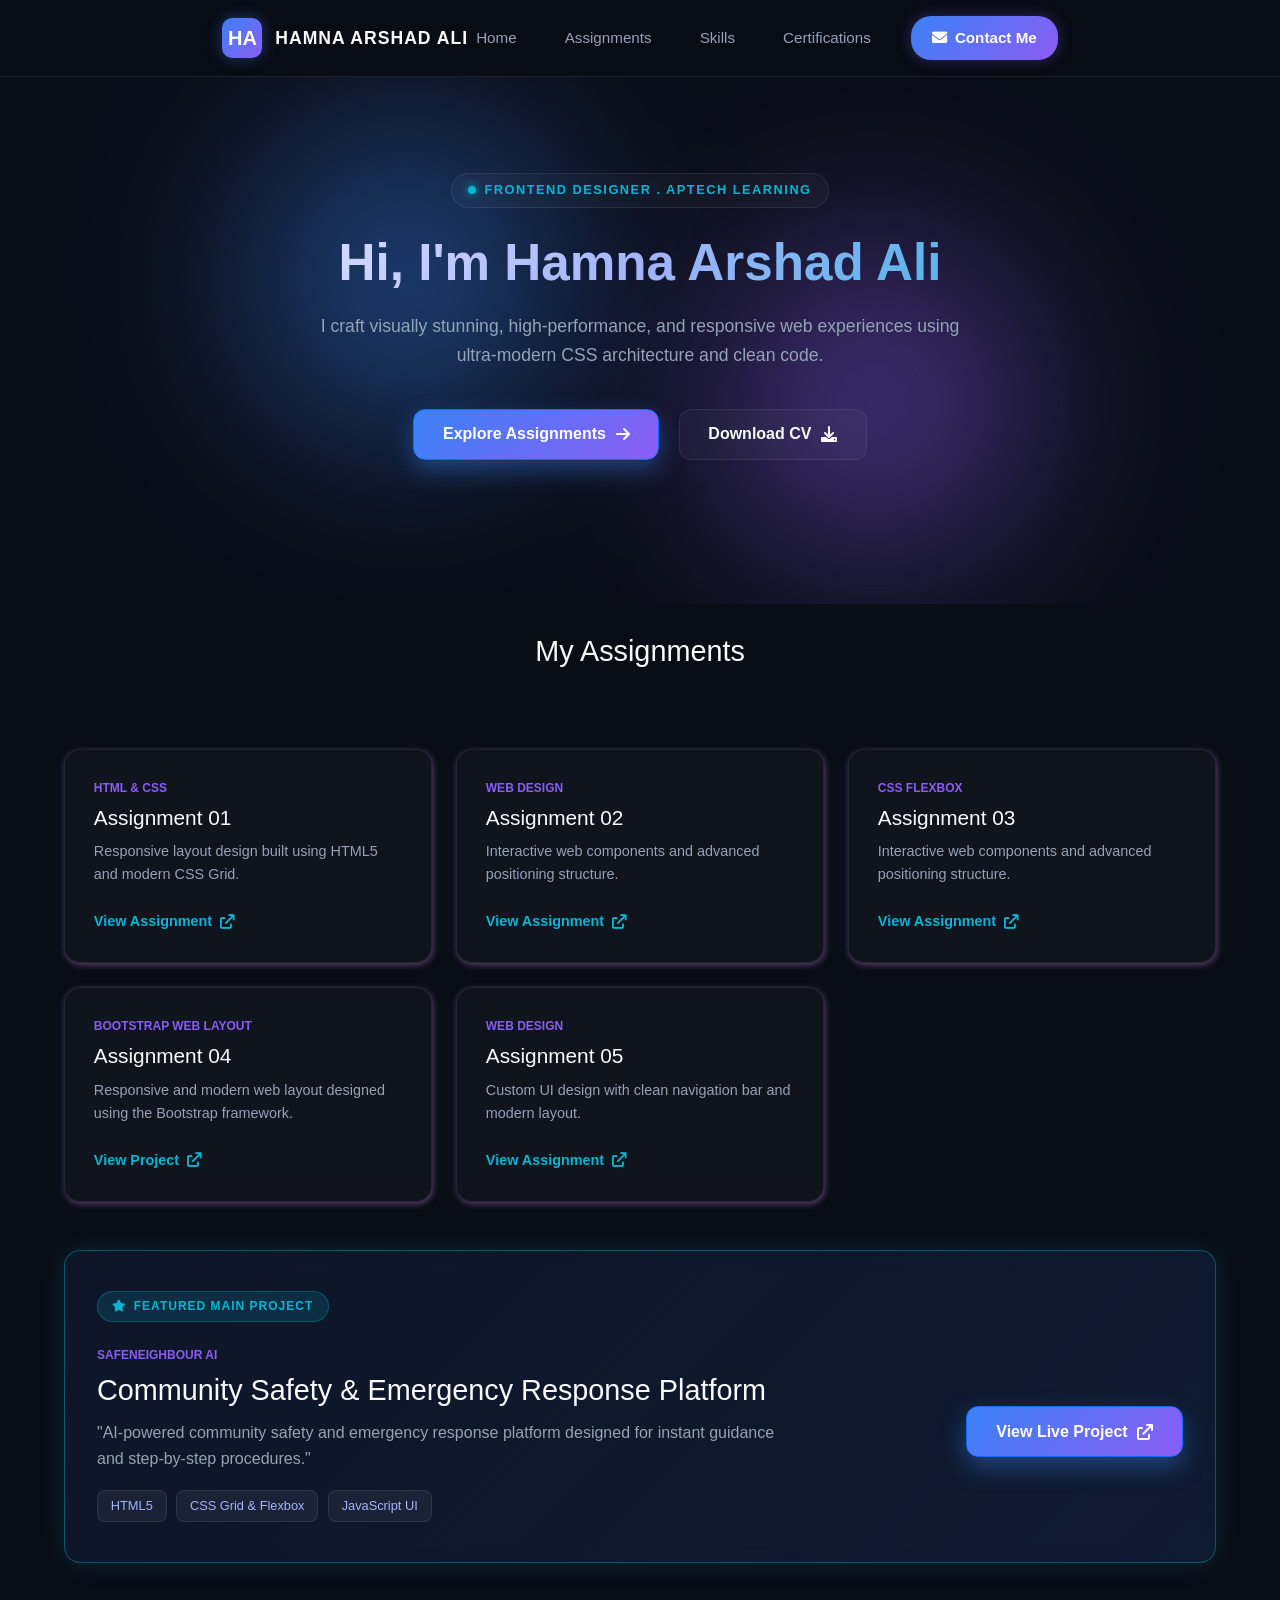
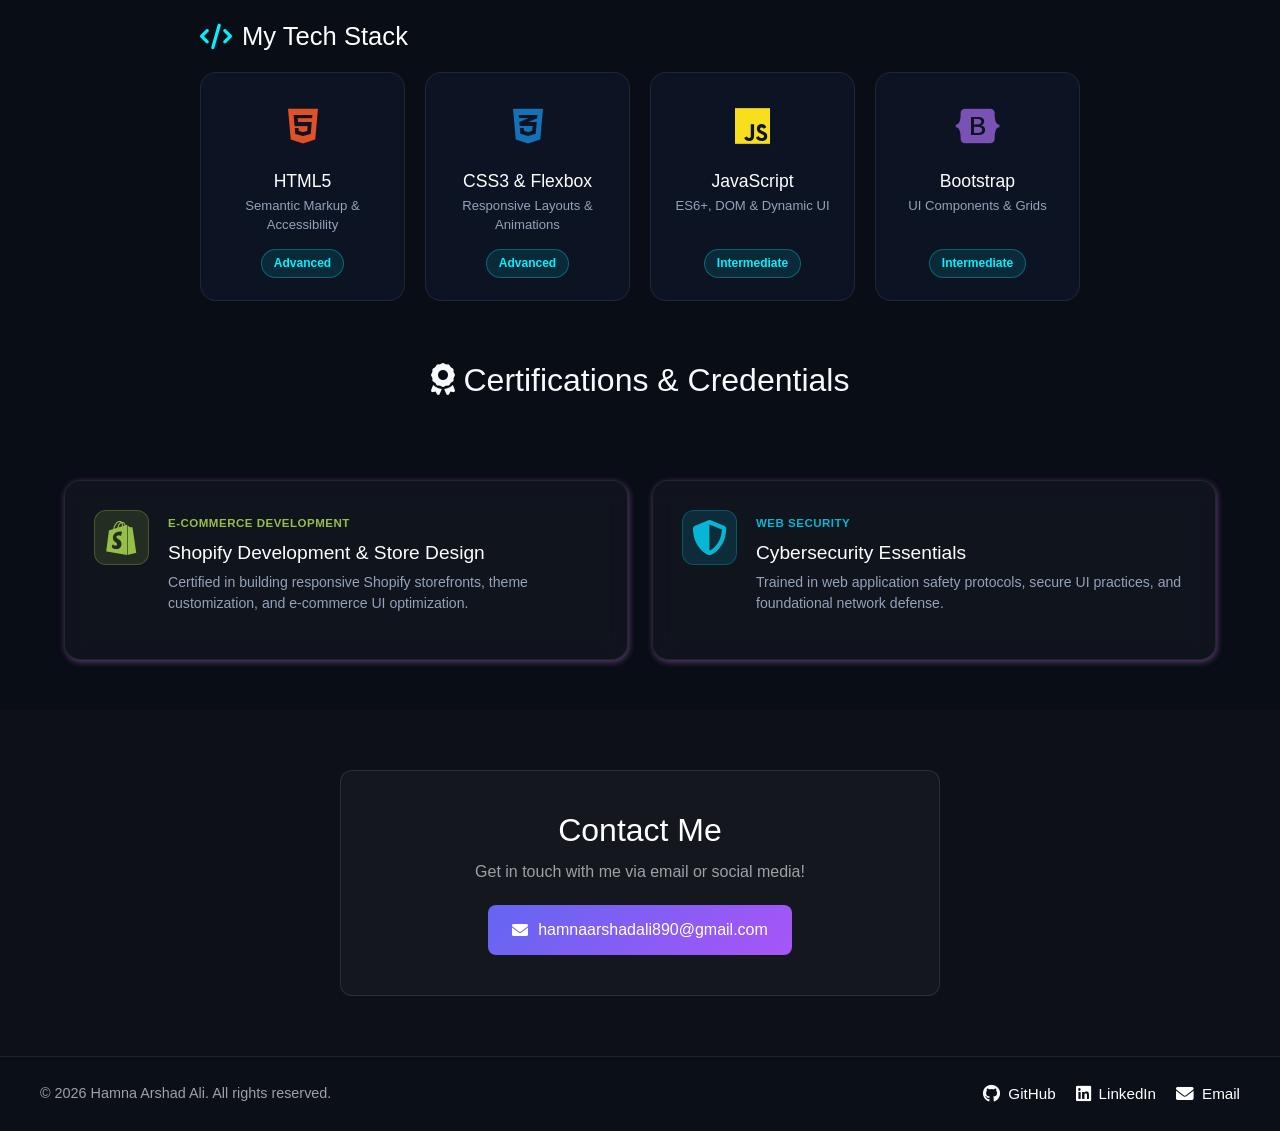
==== commit 1e8078af: "Add files via upload" ====
--- a/index.html
+++ b/index.html
@@ -4,26 +4,39 @@
   <meta charset="UTF-8">
   <meta name="viewport" content="width=device-width, initial-scale=1.0">
   <title>Hamna Arshad Ali - Portfolio Portal</title>
+
+<link href="https://cdn.jsdelivr.net/npm/bootstrap@5.3.8/dist/css/bootstrap.min.css" rel="stylesheet" integrity="sha384-sRIl4kxILFvY47J16cr9ZwB07vP4J8+LH7qKQnuqkuIAvNWLzeN8tE5YBujZqJLB" crossorigin="anonymous">
+<script src="https://cdn.jsdelivr.net/npm/bootstrap@5.3.8/dist/js/bootstrap.bundle.min.js" integrity="sha384-FKyoEForCGlyvwx9Hj09JcYn3nv7wiPVlz7YYwJrWVcXK/BmnVDxM+D2scQbITxI" crossorigin="anonymous"></script>
+
   <link rel="stylesheet" href="styleportal.css">
   <link rel="stylesheet" href="https://cdnjs.cloudflare.com/ajax/libs/font-awesome/6.0.0/css/all.min.css">
 </head>
 <body>
-    <header class="main-header">
+    <header class="main-header navbar navbar-expand-lg navbar-dark sticky-top">
   <div class="header-container">
-    <a href="#" class="logo">
+    <!-- Logo -->
+    <a href="#" class="logo navbar-brand m-0 p-0">
       <div class="logo-badge">HA</div>
       <span class="logo-text">HAMNA ARSHAD ALI</span>
     </a>
 
-    <nav class="nav-links">
-      <a href="#home">Home</a>
-      <a href="#assignments">Assignments</a>
-      <a href="#skills">Skills</a>
-      <a href="#certifications">Certifications</a>
-      <a href="mailto:hamnaarshadali890@gmail.com" class="nav-cta">
-        <i class="fa-solid fa-envelope"></i> Contact Me
-      </a>   
-    </nav>
+    <!-- Bootstrap Mobile Toggle Button -->
+    <button class="navbar-toggler border-0 shadow-none p-0" type="button" data-bs-toggle="collapse" data-bs-target="#portfolioNavbar" aria-controls="portfolioNavbar" aria-expanded="false" aria-label="Toggle navigation">
+      <i class="fa-solid fa-bars text-white fs-4"></i>
+    </button>
+
+    <!-- Nav Links Container -->
+    <div class="collapse navbar-collapse justify-content-end" id="portfolioNavbar">
+      <nav class="nav-links navbar-nav">
+        <a href="#home" class="nav-link custom-nav-link">Home</a>
+        <a href="#assignments" class="nav-link custom-nav-link">Assignments</a>
+        <a href="#skills" class="nav-link custom-nav-link">Skills</a>
+        <a href="#certifications" class="nav-link custom-nav-link">Certifications</a>
+        <a href="mailto:hamnaarshadali890@gmail.com" class="nav-cta text-decoration-none">
+          <i class="fa-solid fa-envelope me-1"></i> Contact Me
+        </a>   
+      </nav>
+    </div>
   </div>
 </header>
   <!-- <header class="main-header">
@@ -255,5 +268,8 @@
     </div>
   </footer>
 
+
+  <script src="https://cdn.jsdelivr.net/npm/@popperjs/core@2.11.8/dist/umd/popper.min.js" integrity="sha384-I7E8VVD/ismYTF4hNIPjVp/Zjvgyol6VFvRkX/vR+Vc4jQkC+hVqc2pM8ODewa9r" crossorigin="anonymous"></script>
+<script src="https://cdn.jsdelivr.net/npm/bootstrap@5.3.8/dist/js/bootstrap.min.js" integrity="sha384-G/EV+4j2dNv+tEPo3++6LCgdCROaejBqfUeNjuKAiuXbjrxilcCdDz6ZAVfHWe1Y" crossorigin="anonymous"></script>
 </body>
 </html>
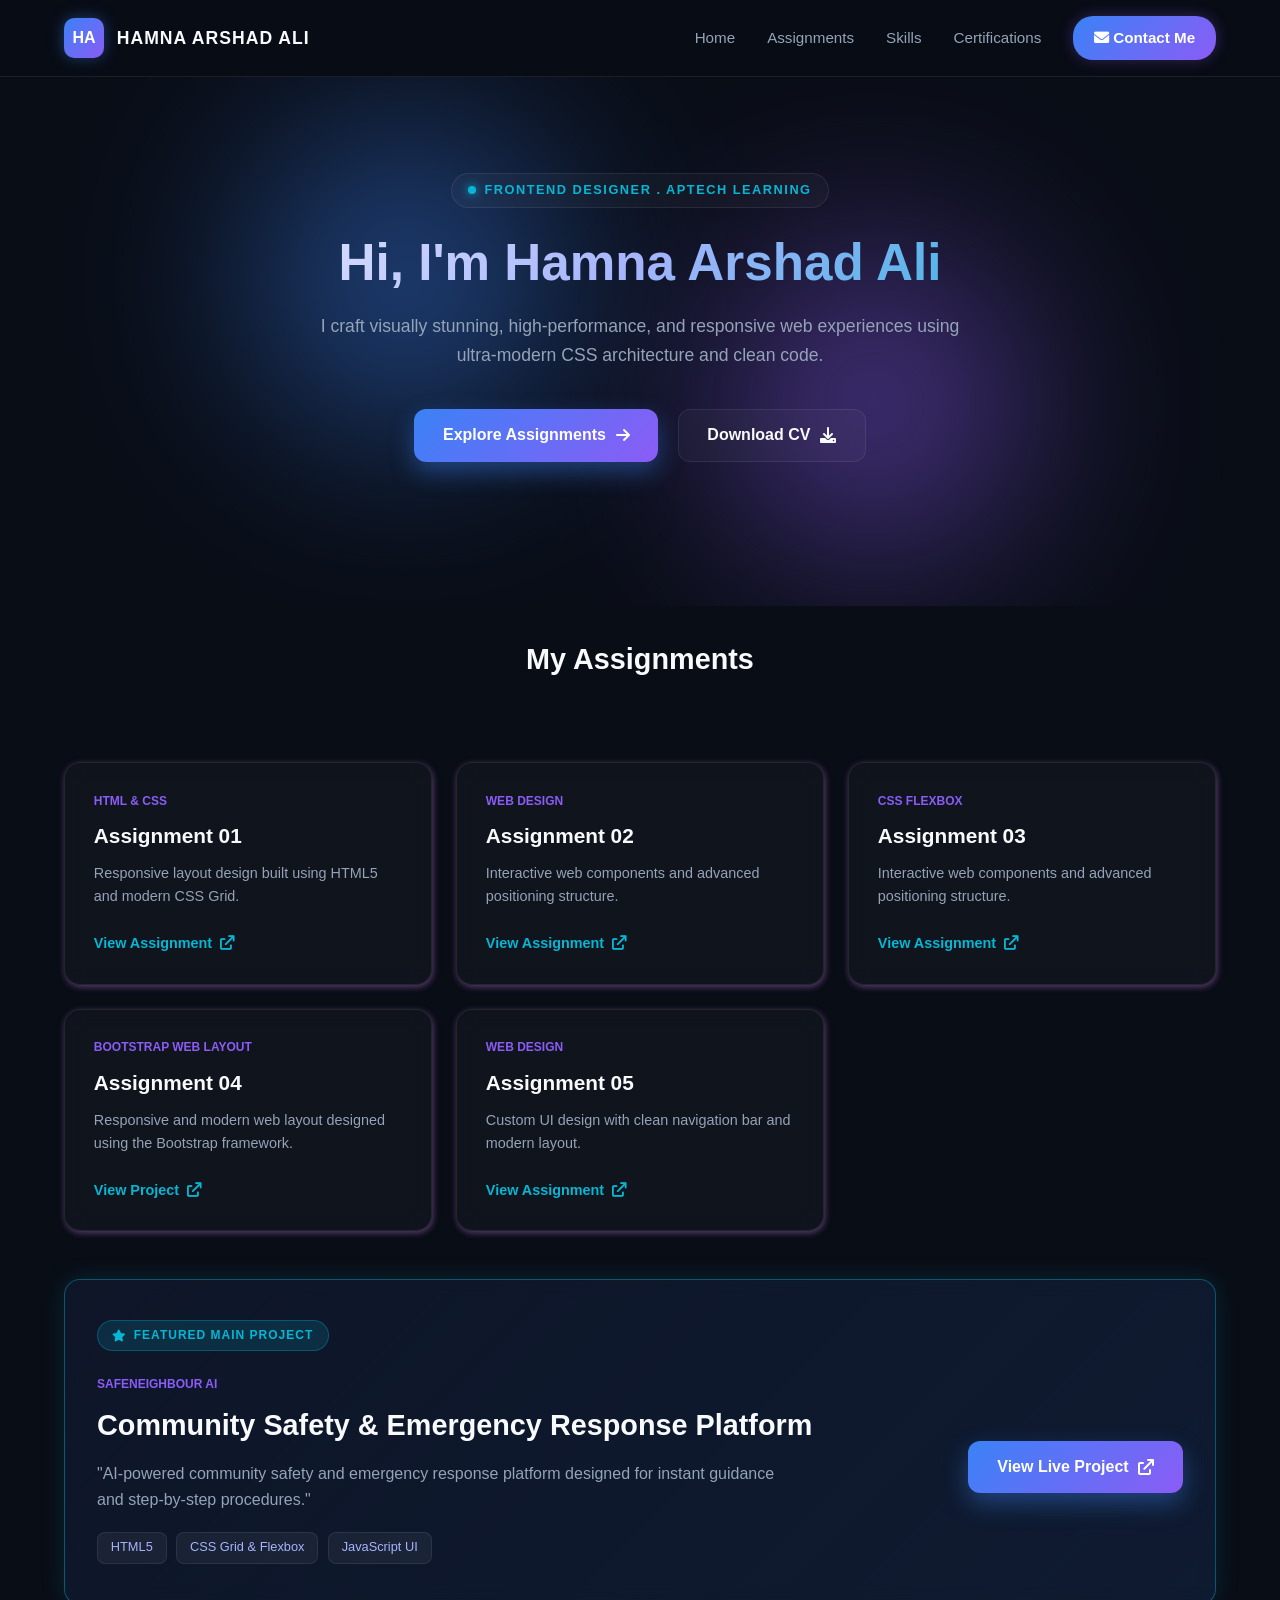
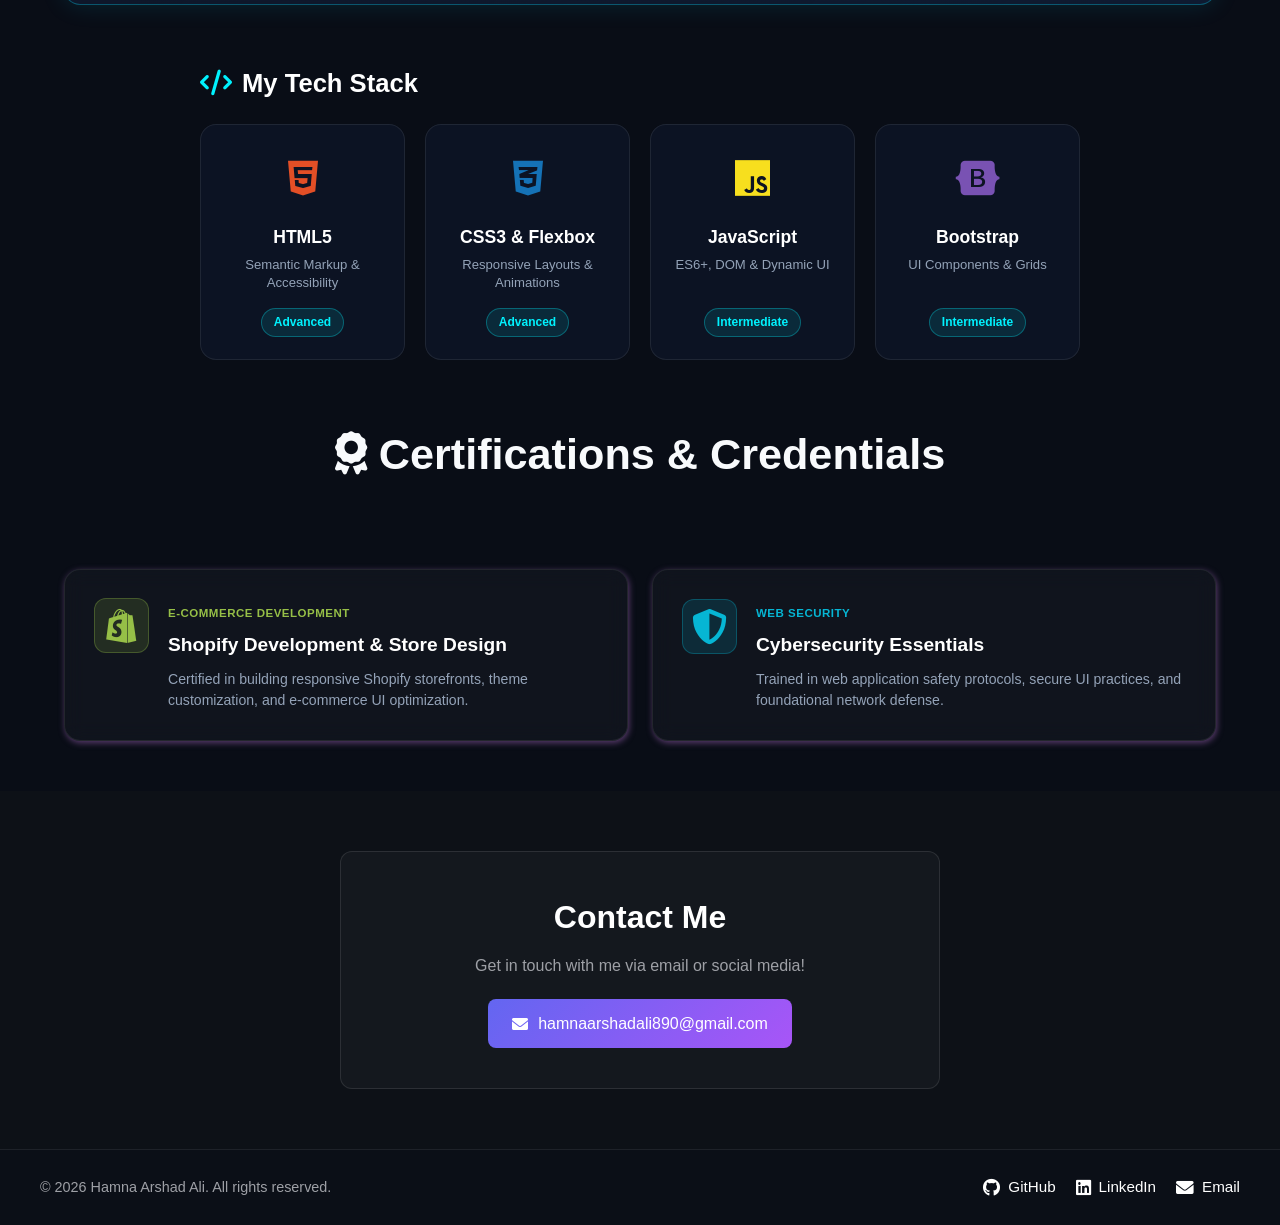
==== commit 4cc6d28c: "Add files via upload" ====
--- a/index.html
+++ b/index.html
@@ -4,39 +4,26 @@
   <meta charset="UTF-8">
   <meta name="viewport" content="width=device-width, initial-scale=1.0">
   <title>Hamna Arshad Ali - Portfolio Portal</title>
-
-<link href="https://cdn.jsdelivr.net/npm/bootstrap@5.3.8/dist/css/bootstrap.min.css" rel="stylesheet" integrity="sha384-sRIl4kxILFvY47J16cr9ZwB07vP4J8+LH7qKQnuqkuIAvNWLzeN8tE5YBujZqJLB" crossorigin="anonymous">
-<script src="https://cdn.jsdelivr.net/npm/bootstrap@5.3.8/dist/js/bootstrap.bundle.min.js" integrity="sha384-FKyoEForCGlyvwx9Hj09JcYn3nv7wiPVlz7YYwJrWVcXK/BmnVDxM+D2scQbITxI" crossorigin="anonymous"></script>
-
   <link rel="stylesheet" href="styleportal.css">
   <link rel="stylesheet" href="https://cdnjs.cloudflare.com/ajax/libs/font-awesome/6.0.0/css/all.min.css">
 </head>
 <body>
-    <header class="main-header navbar navbar-expand-lg navbar-dark sticky-top">
+    <header class="main-header">
   <div class="header-container">
-    <!-- Logo -->
-    <a href="#" class="logo navbar-brand m-0 p-0">
+    <a href="#" class="logo">
       <div class="logo-badge">HA</div>
       <span class="logo-text">HAMNA ARSHAD ALI</span>
     </a>
 
-    <!-- Bootstrap Mobile Toggle Button -->
-    <button class="navbar-toggler border-0 shadow-none p-0" type="button" data-bs-toggle="collapse" data-bs-target="#portfolioNavbar" aria-controls="portfolioNavbar" aria-expanded="false" aria-label="Toggle navigation">
-      <i class="fa-solid fa-bars text-white fs-4"></i>
-    </button>
-
-    <!-- Nav Links Container -->
-    <div class="collapse navbar-collapse justify-content-end" id="portfolioNavbar">
-      <nav class="nav-links navbar-nav">
-        <a href="#home" class="nav-link custom-nav-link">Home</a>
-        <a href="#assignments" class="nav-link custom-nav-link">Assignments</a>
-        <a href="#skills" class="nav-link custom-nav-link">Skills</a>
-        <a href="#certifications" class="nav-link custom-nav-link">Certifications</a>
-        <a href="mailto:hamnaarshadali890@gmail.com" class="nav-cta text-decoration-none">
-          <i class="fa-solid fa-envelope me-1"></i> Contact Me
-        </a>   
-      </nav>
-    </div>
+    <nav class="nav-links">
+      <a href="#home">Home</a>
+      <a href="#assignments">Assignments</a>
+      <a href="#skills">Skills</a>
+      <a href="#certifications">Certifications</a>
+      <a href="mailto:hamnaarshadali890@gmail.com" class="nav-cta">
+        <i class="fa-solid fa-envelope"></i> Contact Me
+      </a>   
+    </nav>
   </div>
 </header>
   <!-- <header class="main-header">
@@ -268,8 +255,5 @@
     </div>
   </footer>
 
-
-  <script src="https://cdn.jsdelivr.net/npm/@popperjs/core@2.11.8/dist/umd/popper.min.js" integrity="sha384-I7E8VVD/ismYTF4hNIPjVp/Zjvgyol6VFvRkX/vR+Vc4jQkC+hVqc2pM8ODewa9r" crossorigin="anonymous"></script>
-<script src="https://cdn.jsdelivr.net/npm/bootstrap@5.3.8/dist/js/bootstrap.min.js" integrity="sha384-G/EV+4j2dNv+tEPo3++6LCgdCROaejBqfUeNjuKAiuXbjrxilcCdDz6ZAVfHWe1Y" crossorigin="anonymous"></script>
 </body>
 </html>
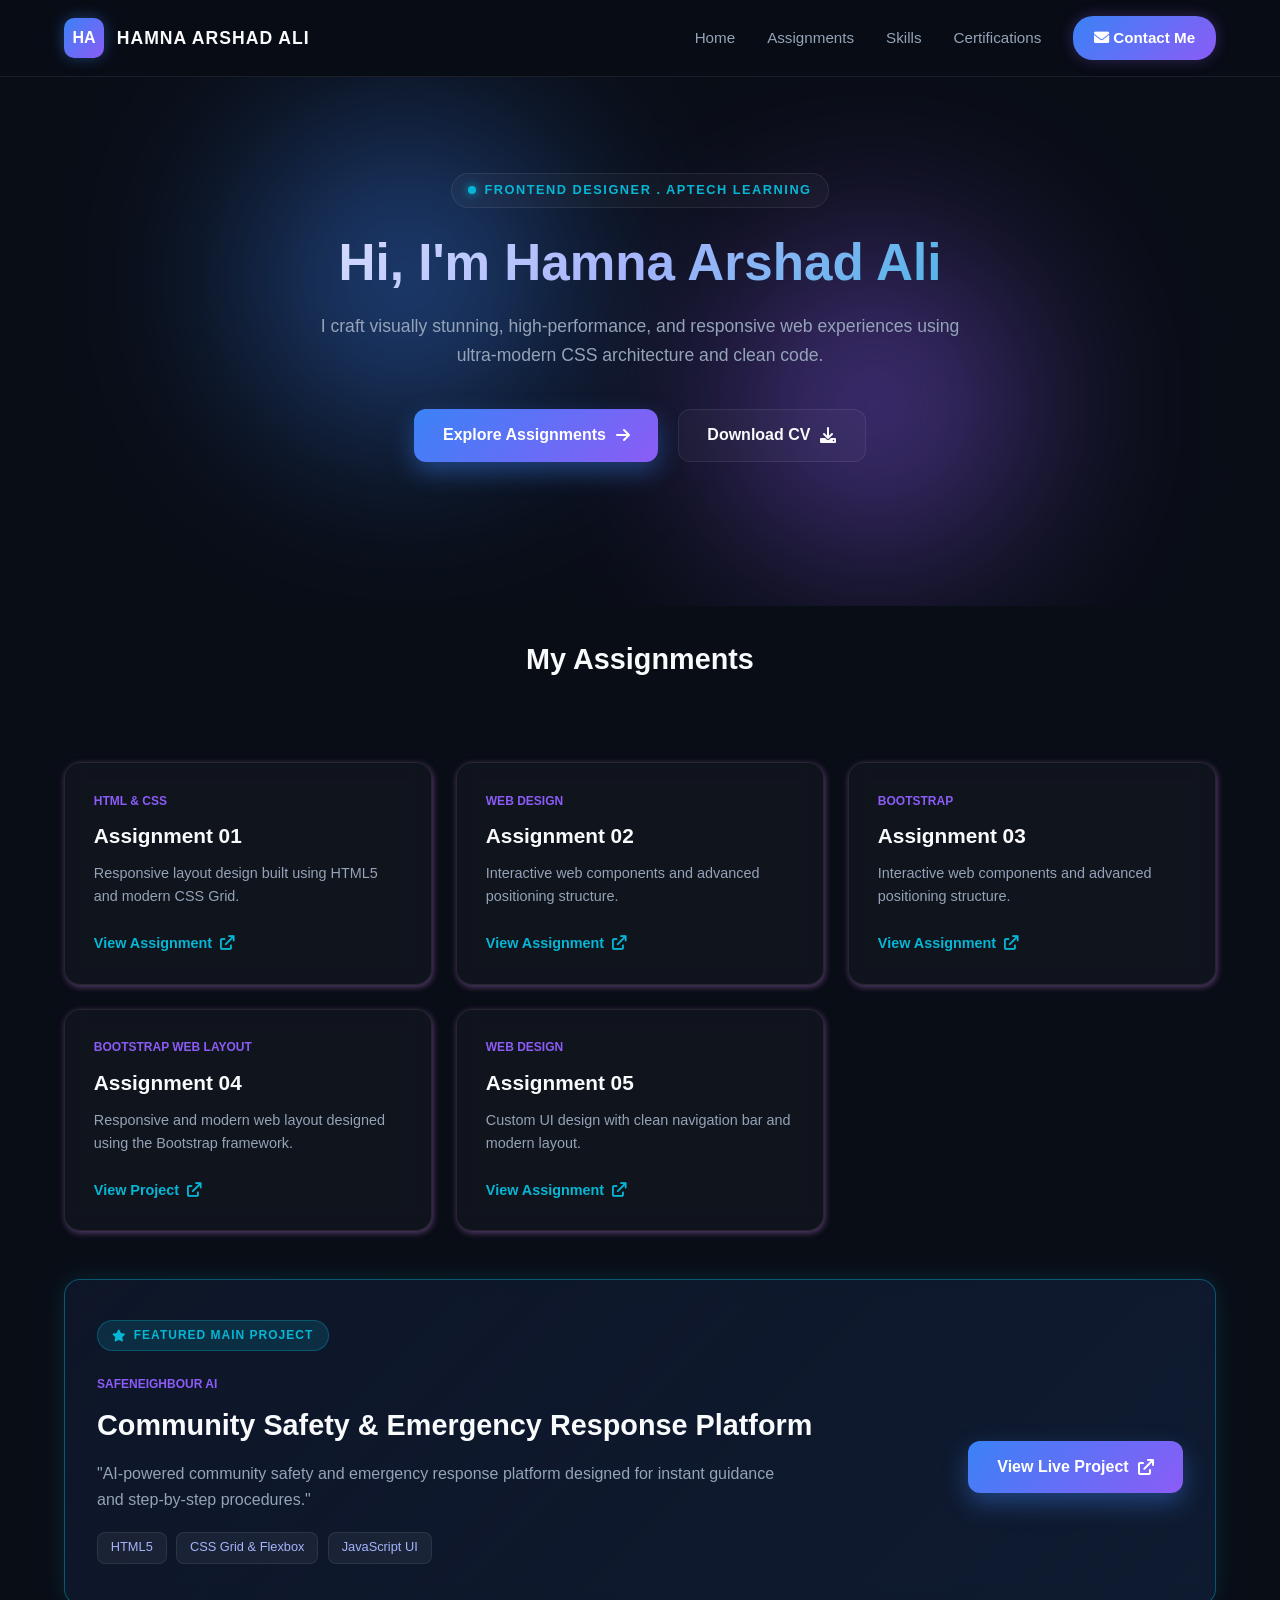
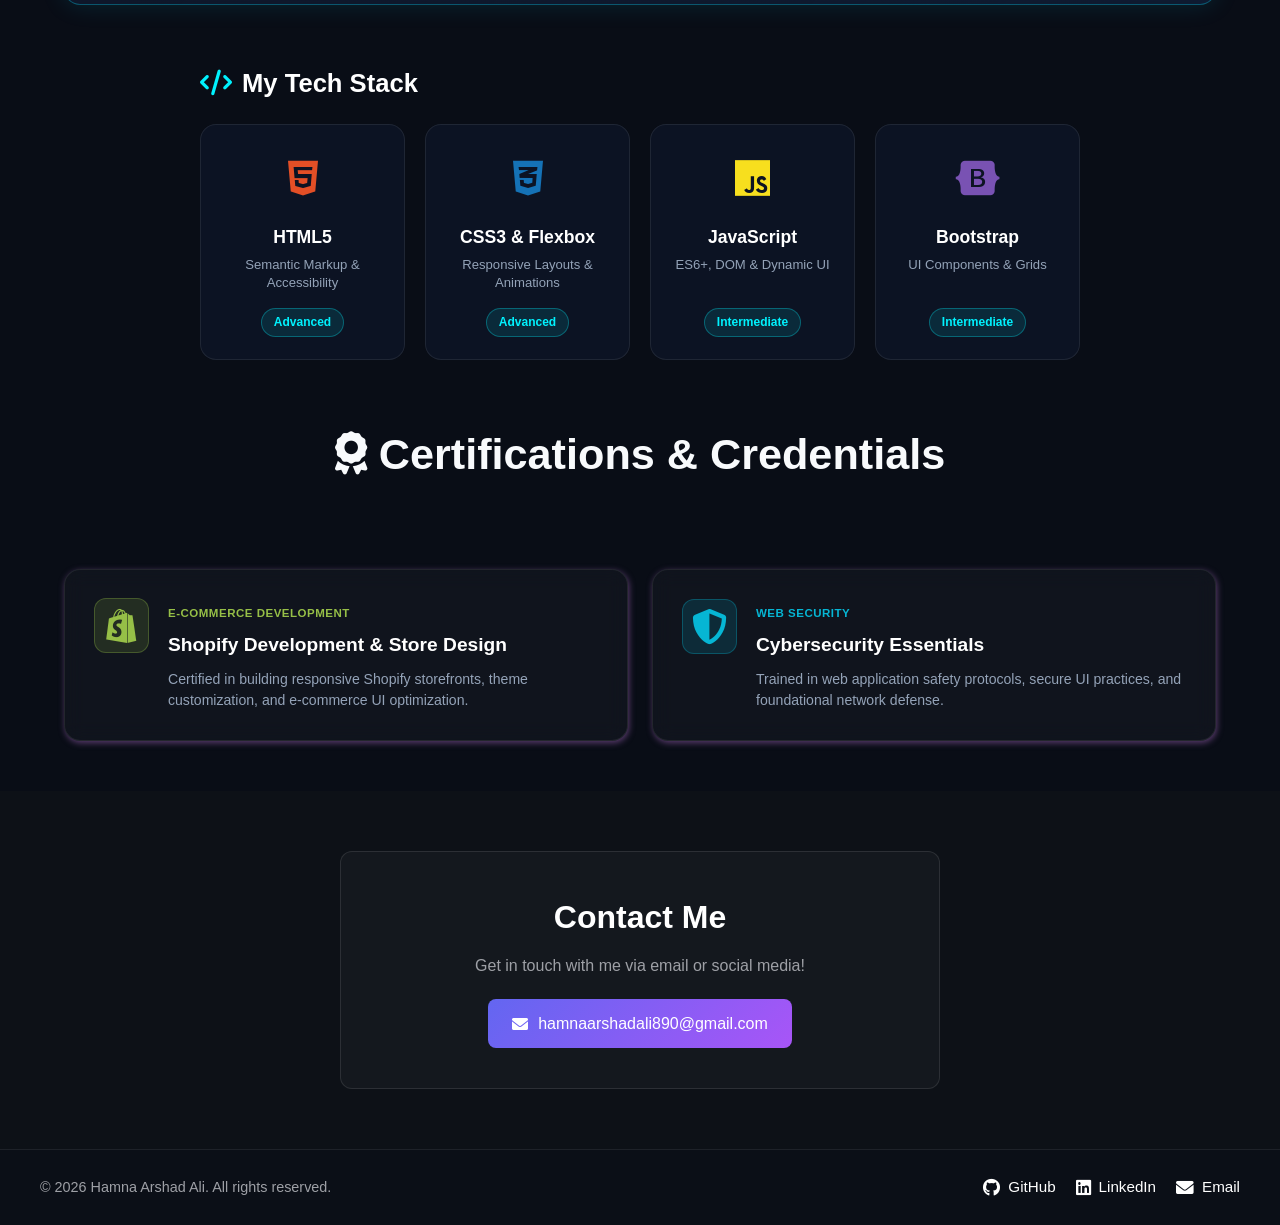
==== commit 3ab7dd2b: "Add files via upload" ====
--- a/index.html
+++ b/index.html
@@ -98,10 +98,10 @@
         </div>
 
         <div class="glass-card project-card">
-          <div class="project-tag">CSS Flexbox</div>
+          <div class="project-tag">Bootstrap</div>
           <h4>Assignment 03</h4>
           <p>Interactive web components and advanced positioning structure.</p>
-          <a href="Scents by NA.html" target="_blank" class="project-link">
+          <a href="Assignment.html" target="_blank" class="project-link">
             View Assignment <i class="fa-solid fa-arrow-up-right-from-square"></i>
           </a>
         </div>
@@ -119,7 +119,7 @@
           <div class="project-tag">Web Design</div>
           <h4>Assignment 05</h4>
           <p>Custom UI design with clean navigation bar and modern layout.</p>
-          <a href="Aura Scents.html" target="_blank" class="project-link">
+          <a href="Scents by NA.html" target="_blank" class="project-link">
             View Assignment <i class="fa-solid fa-arrow-up-right-from-square"></i>
           </a>
         </div>
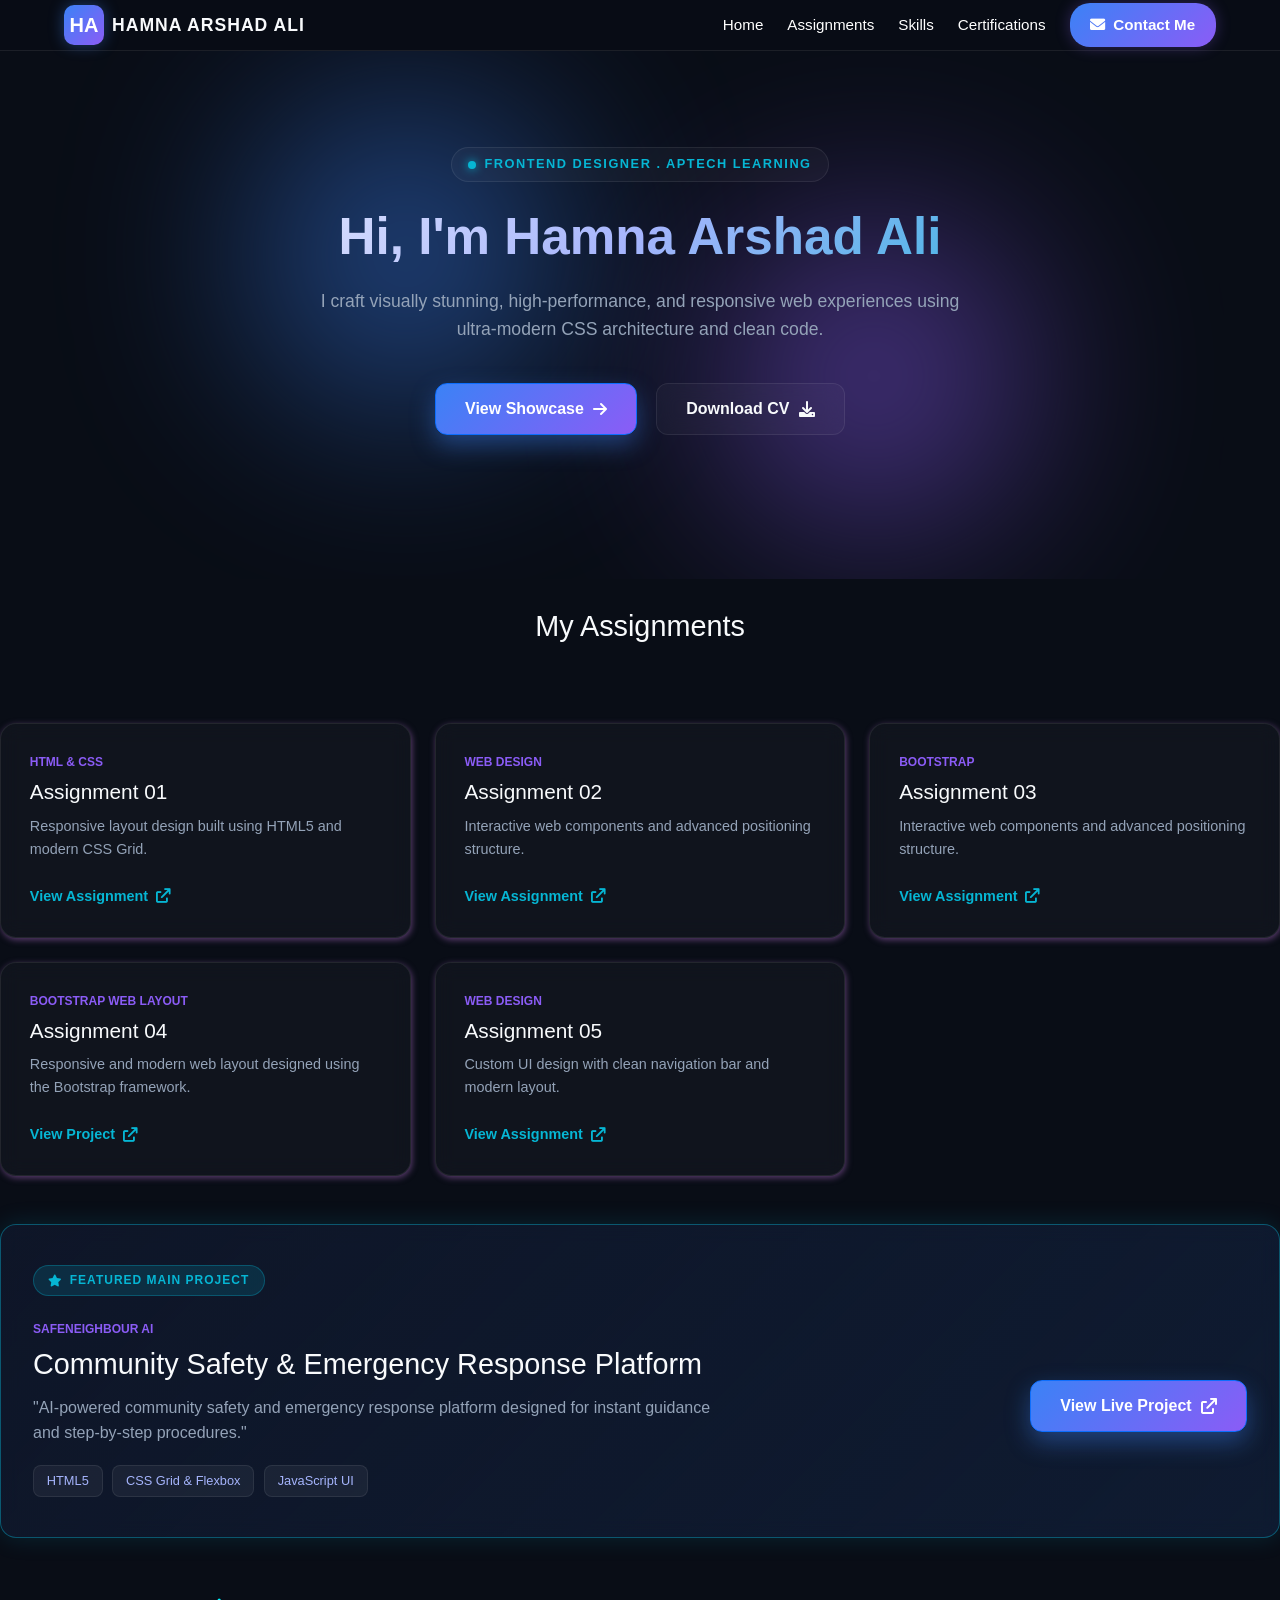
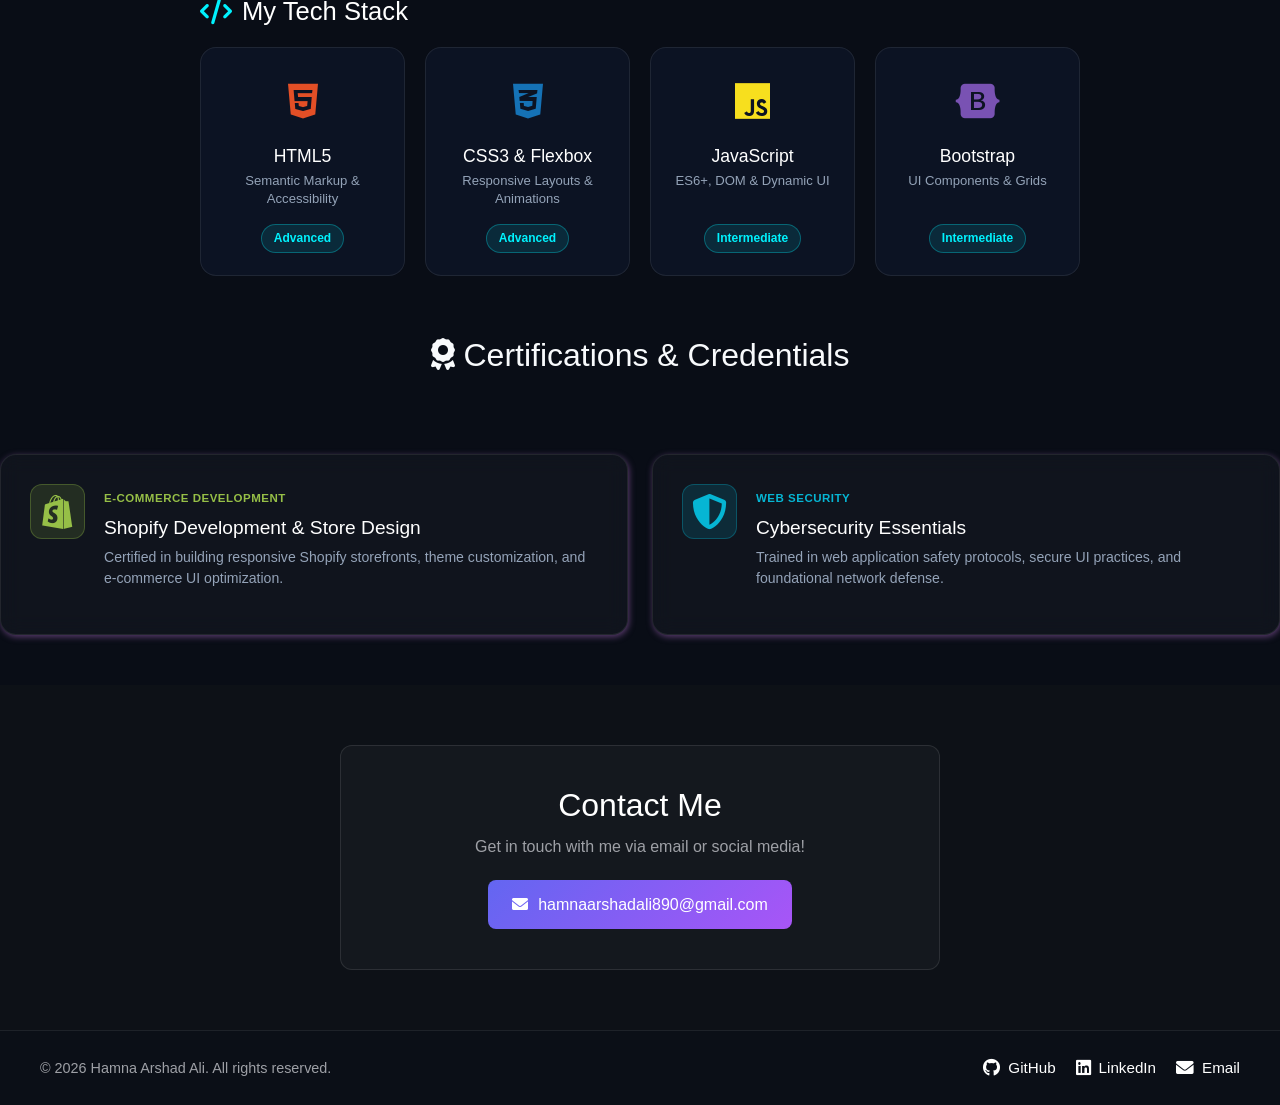
==== commit 9ebd0757: "Add files via upload" ====
--- a/index.html
+++ b/index.html
@@ -1,50 +1,55 @@
 <!DOCTYPE html>
 <html lang="en">
+
 <head>
   <meta charset="UTF-8">
   <meta name="viewport" content="width=device-width, initial-scale=1.0">
   <title>Hamna Arshad Ali - Portfolio Portal</title>
+  
+  <!-- Bootstrap 5 CSS CDN -->
+  <link href="https://cdn.jsdelivr.net/npm/bootstrap@5.3.3/dist/css/bootstrap.min.css" rel="stylesheet">
+  
+  <!-- FontAwesome Icons -->
+  <link rel="stylesheet" href="https://cdnjs.cloudflare.com/ajax/libs/font-awesome/6.0.0/css/all.min.css">
+  
+  <!-- Custom Stylesheet -->
   <link rel="stylesheet" href="styleportal.css">
-  <link rel="stylesheet" href="https://cdnjs.cloudflare.com/ajax/libs/font-awesome/6.0.0/css/all.min.css">
 </head>
+
 <body>
-    <header class="main-header">
-  <div class="header-container">
-    <a href="#" class="logo">
-      <div class="logo-badge">HA</div>
-      <span class="logo-text">HAMNA ARSHAD ALI</span>
-    </a>
-
-    <nav class="nav-links">
-      <a href="#home">Home</a>
-      <a href="#assignments">Assignments</a>
-      <a href="#skills">Skills</a>
-      <a href="#certifications">Certifications</a>
-      <a href="mailto:hamnaarshadali890@gmail.com" class="nav-cta">
-        <i class="fa-solid fa-envelope"></i> Contact Me
-      </a>   
-    </nav>
-  </div>
-</header>
-  <!-- <header class="main-header">
-    <div class="header-container">
-      <a href="#" class="logo">
+
+  <!-- ================= Bootstrap 5 Header / Navbar ================= -->
+  <header class="main-header navbar navbar-expand-lg sticky-top p-0">
+    <div class="header-container container-fluid">
+      
+      <!-- Logo Section -->
+      <a href="#" class="logo navbar-brand d-flex align-items-center gap-2 m-0">
         <div class="logo-badge">HA</div>
         <span class="logo-text">HAMNA ARSHAD ALI</span>
       </a>
-      
-      <nav class="nav-links">
-        <a href="#home">Home</a>
-        <a href="#assignments">Assignments</a>
-        <a href="#skills">Skills</a>
-        <a href="#certifications">Certifications</a>
-        <a href="mailto:hamnaarshadali890@gmail.com" class="nav-cta">
-          <i class="fa-solid fa-envelope"></i> Contact Me
-        </a>   
-      </nav>
-    </div>
-  </header> -->
-
+
+      <!-- Mobile Toggle / Hamburger Button -->
+      <button class="navbar-toggler border-0 text-white shadow-none px-0" type="button" data-bs-toggle="collapse" data-bs-target="#navbarNavNav" aria-controls="navbarNavNav" aria-expanded="false" aria-label="Toggle navigation">
+        <i class="fa-solid fa-bars fs-3 text-white"></i>
+      </button>
+
+      <!-- Navigation Links -->
+      <div class="collapse navbar-collapse" id="navbarNavNav">
+        <nav class="nav-links navbar-nav ms-auto align-items-lg-center gap-lg-4 mt-3 mt-lg-0">
+          <a class="nav-link p-0 text-white" href="#home">Home</a>
+          <a class="nav-link p-0 text-white" href="#assignments">Assignments</a>
+          <a class="nav-link p-0 text-white" href="#skills">Skills</a>
+          <a class="nav-link p-0 text-white" href="#certifications">Certifications</a>
+          <a href="mailto:hamnaarshadali890@gmail.com" class="nav-cta text-decoration-none d-inline-flex align-items-center gap-2 mt-2 mt-lg-0">
+            <i class="fa-solid fa-envelope"></i> Contact Me
+          </a>
+        </nav>
+      </div>
+
+    </div>
+  </header>
+
+  <!-- ================= Hero Banner ================= -->
   <section id="home" class="hero-banner">
     <div class="glow-orb glow-1"></div>
     <div class="glow-orb glow-2"></div>
@@ -54,16 +59,17 @@
         <div class="badge-tag">
           <span class="pulse-dot"></span> FRONTEND DESIGNER . APTECH LEARNING
         </div>
-        
+
         <h1 class="gradient-text">Hi, I'm Hamna Arshad Ali</h1>
-        
+
         <p class="hero-description">
-          I craft visually stunning, high-performance, and responsive web experiences using ultra-modern CSS architecture and clean code.
+          I craft visually stunning, high-performance, and responsive web experiences using ultra-modern CSS
+          architecture and clean code.
         </p>
-      
+
         <div class="hero-btns">
           <a href="#assignments" class="btn btn-primary">
-            Explore Assignments <i class="fa-solid fa-arrow-right"></i>
+            View Showcase <i class="fa-solid fa-arrow-right"></i>
           </a>
           <a href="project cv.pdf" download class="btn btn-glass">
             Download CV <i class="fa-solid fa-download"></i>
@@ -73,11 +79,12 @@
     </div>
   </section>
 
-  <main class="container">
-    
+  <!-- ================= Main Portal Grid ================= -->
+  <main class="main-container">
+
     <section class="assignments-section" id="assignments">
       <h2 class="section-title">My Assignments</h2>
-      
+
       <div class="projects-grid">
         <div class="glass-card project-card">
           <div class="project-tag">HTML & CSS</div>
@@ -106,7 +113,7 @@
           </a>
         </div>
 
-         <div class="glass-card project-card">
+        <div class="glass-card project-card">
           <div class="project-tag">Bootstrap Web Layout</div>
           <h4>Assignment 04</h4>
           <p>Responsive and modern web layout designed using the Bootstrap framework.</p>
@@ -131,13 +138,14 @@
           <div class="featured-badge">
             <i class="fa-solid fa-star"></i> Featured Main Project
           </div>
-          
+
           <div class="featured-content">
             <div class="project-info">
               <span class="project-tag">SafeNeighbour AI</span>
               <h3>Community Safety & Emergency Response Platform</h3>
-              <p>"AI-powered community safety and emergency response platform designed for instant guidance and step-by-step procedures."</p>
-              
+              <p>"AI-powered community safety and emergency response platform designed for instant guidance and
+                step-by-step procedures."</p>
+
               <div class="project-tech-tags">
                 <span>HTML5</span>
                 <span>CSS Grid & Flexbox</span>
@@ -210,7 +218,8 @@
           <div class="cert-info">
             <span class="cert-badge">E-Commerce Development</span>
             <h3>Shopify Development & Store Design</h3>
-            <p>Certified in building responsive Shopify storefronts, theme customization, and e-commerce UI optimization.</p>
+            <p>Certified in building responsive Shopify storefronts, theme customization, and e-commerce UI
+              optimization.</p>
           </div>
         </div>
 
@@ -227,6 +236,7 @@
 
   </main>
 
+  <!-- ================= Contact Section ================= -->
   <section id="contact" class="contact-section">
     <div class="contact-card">
       <h2>Contact Me</h2>
@@ -237,10 +247,11 @@
     </div>
   </section>
 
+  <!-- ================= Site Footer ================= -->
   <footer class="site-footer">
     <div class="footer-container">
       <p class="copyright-text">&copy; 2026 Hamna Arshad Ali. All rights reserved.</p>
-      
+
       <div class="footer-social-links">
         <a href="https://github.com/hamnaarshadali890-source" target="_blank" rel="noopener noreferrer" class="footer-link">
           <i class="fa-brands fa-github"></i> <span>GitHub</span>
@@ -255,5 +266,8 @@
     </div>
   </footer>
 
+  <!-- Bootstrap 5 Bundle JS (Includes Popper) -->
+  <script src="https://cdn.jsdelivr.net/npm/bootstrap@5.3.3/dist/js/bootstrap.bundle.min.js"></script>
 </body>
+
 </html>
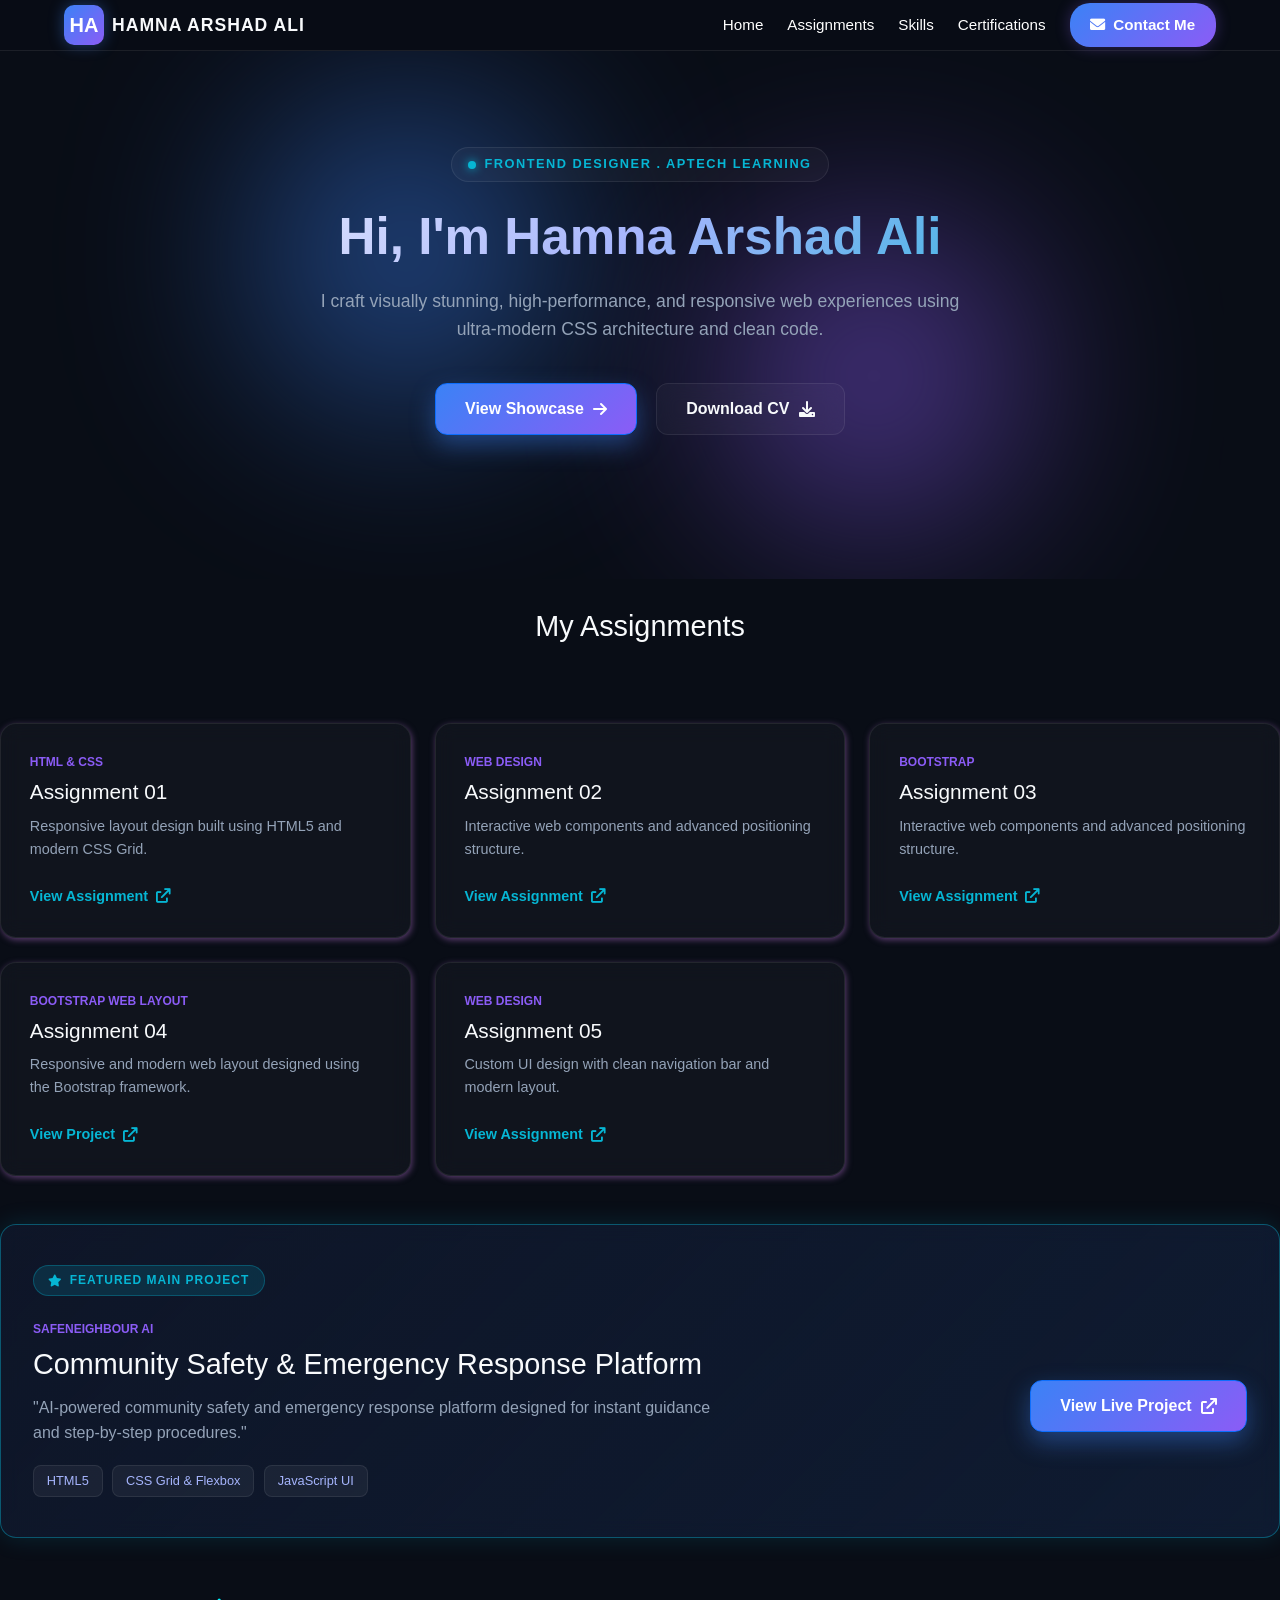
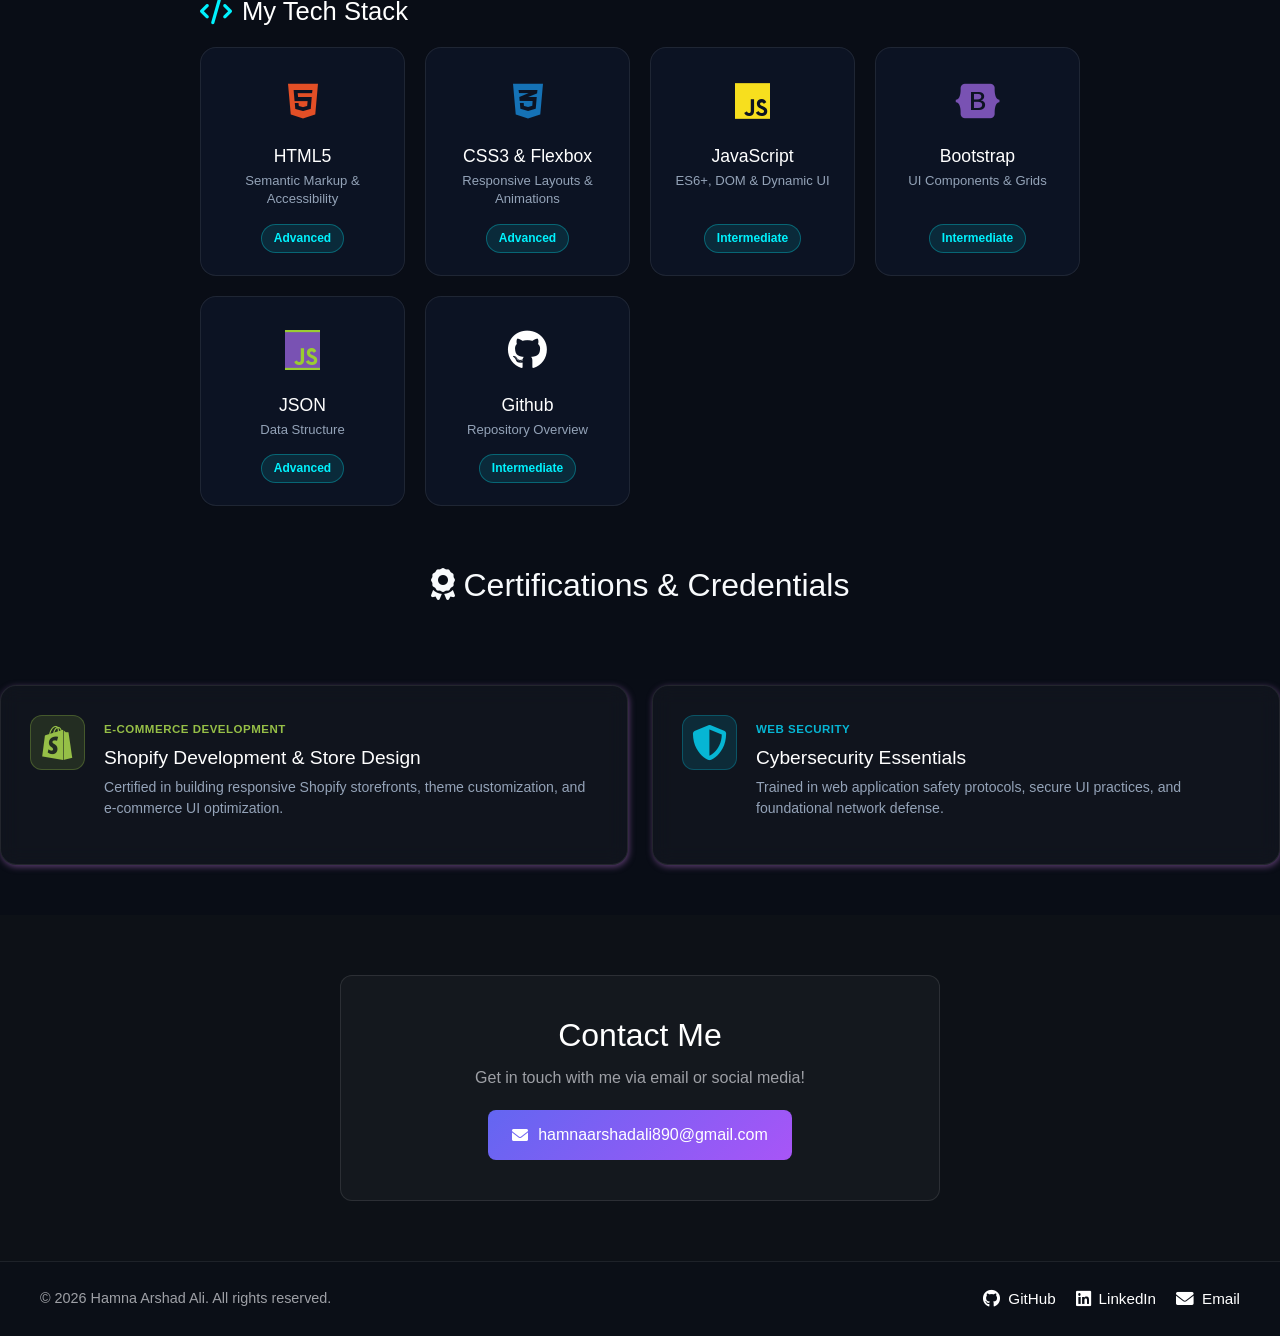
==== commit 794df5e8: "Add files via upload" ====
--- a/index.html
+++ b/index.html
@@ -204,6 +204,22 @@
           </div>
           <span class="skill-badge">Intermediate</span>
         </div>
+        <div class="tech-card bs-card">
+          <div class="tech-icon"><i class="fa-brands fa-js" style="background: yellowgreen;"></i></div>
+          <div class="tech-details">
+            <h3>JSON</h3>
+            <p>Data Structure</p>
+          </div>
+          <span class="skill-badge">Advanced</span>
+        </div>
+        <div class="tech-card bs-card">
+          <div class="tech-icon"><i class="fa-brands fa-github" style="color: white;"></i></div>
+          <div class="tech-details">
+            <h3>Github</h3>
+            <p>Repository Overview</p>
+          </div>
+          <span class="skill-badge">Intermediate</span>
+        </div>
       </div>
     </section>
 
